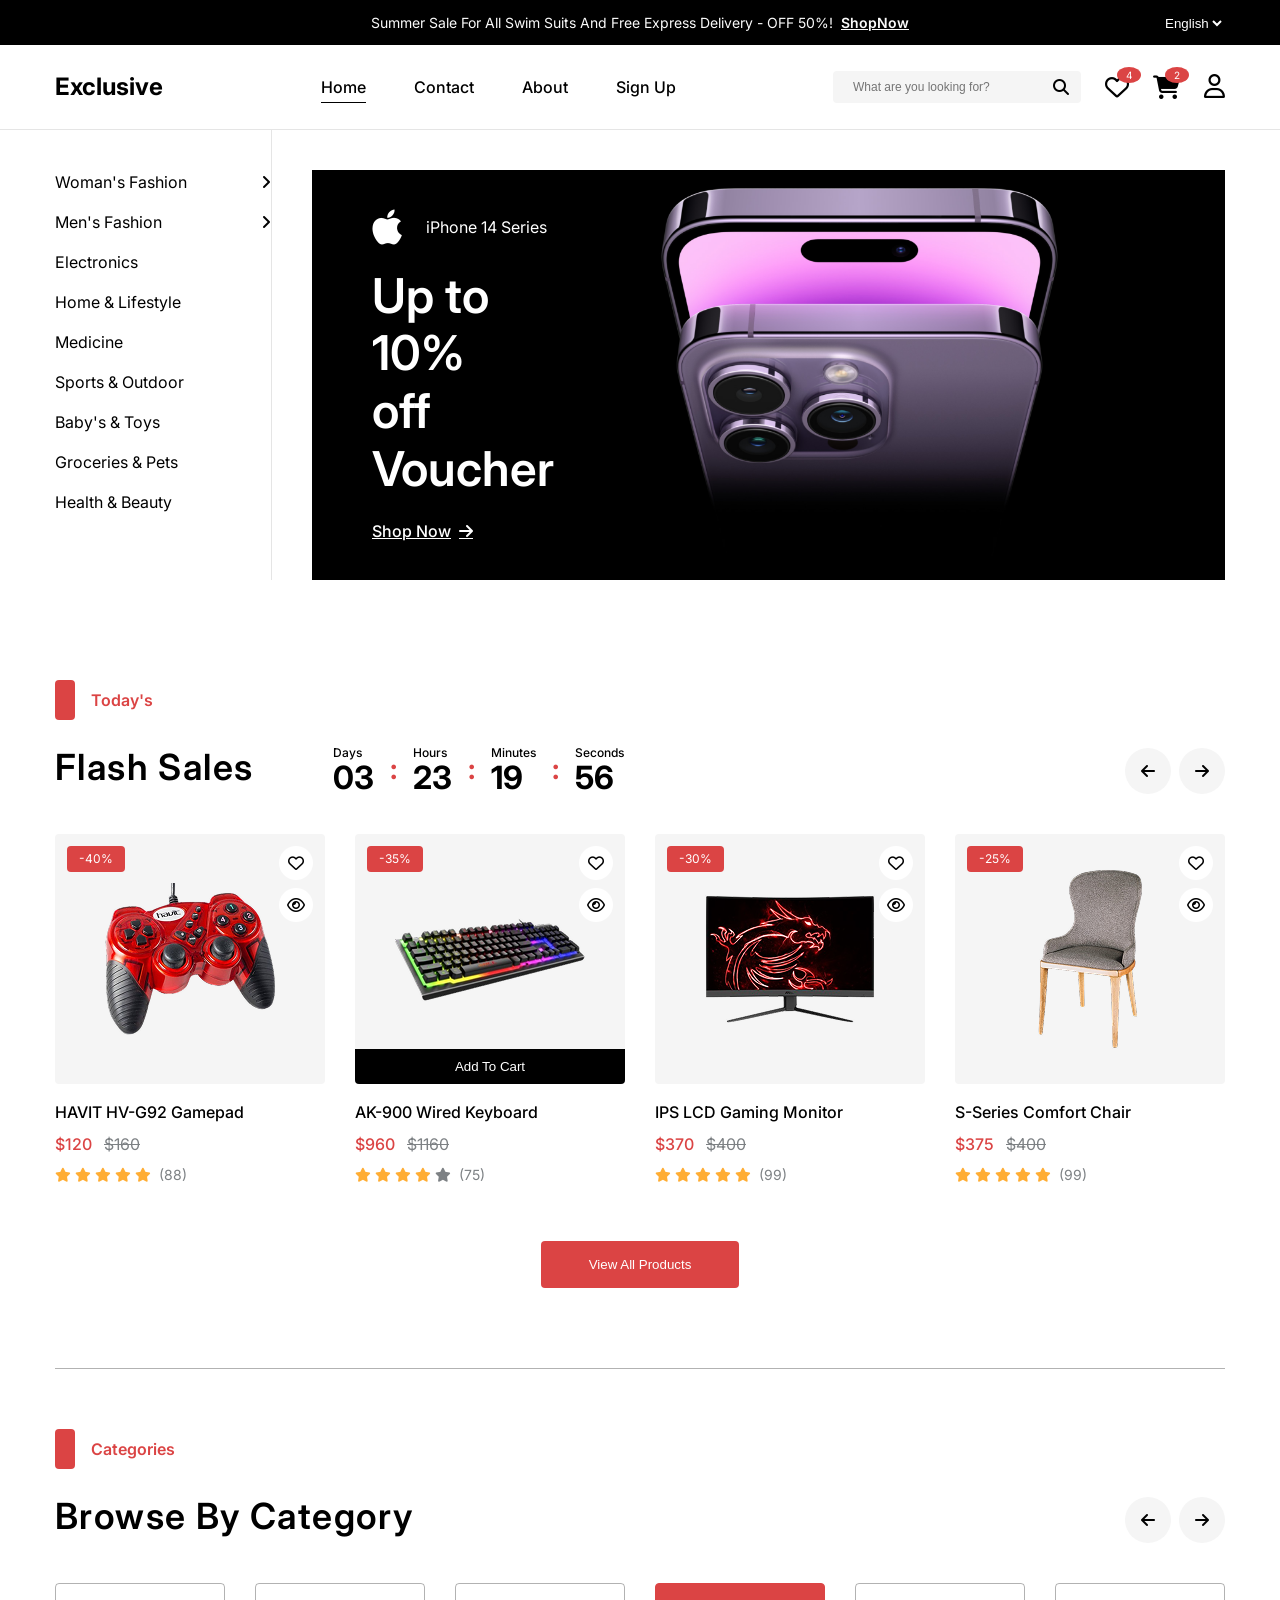
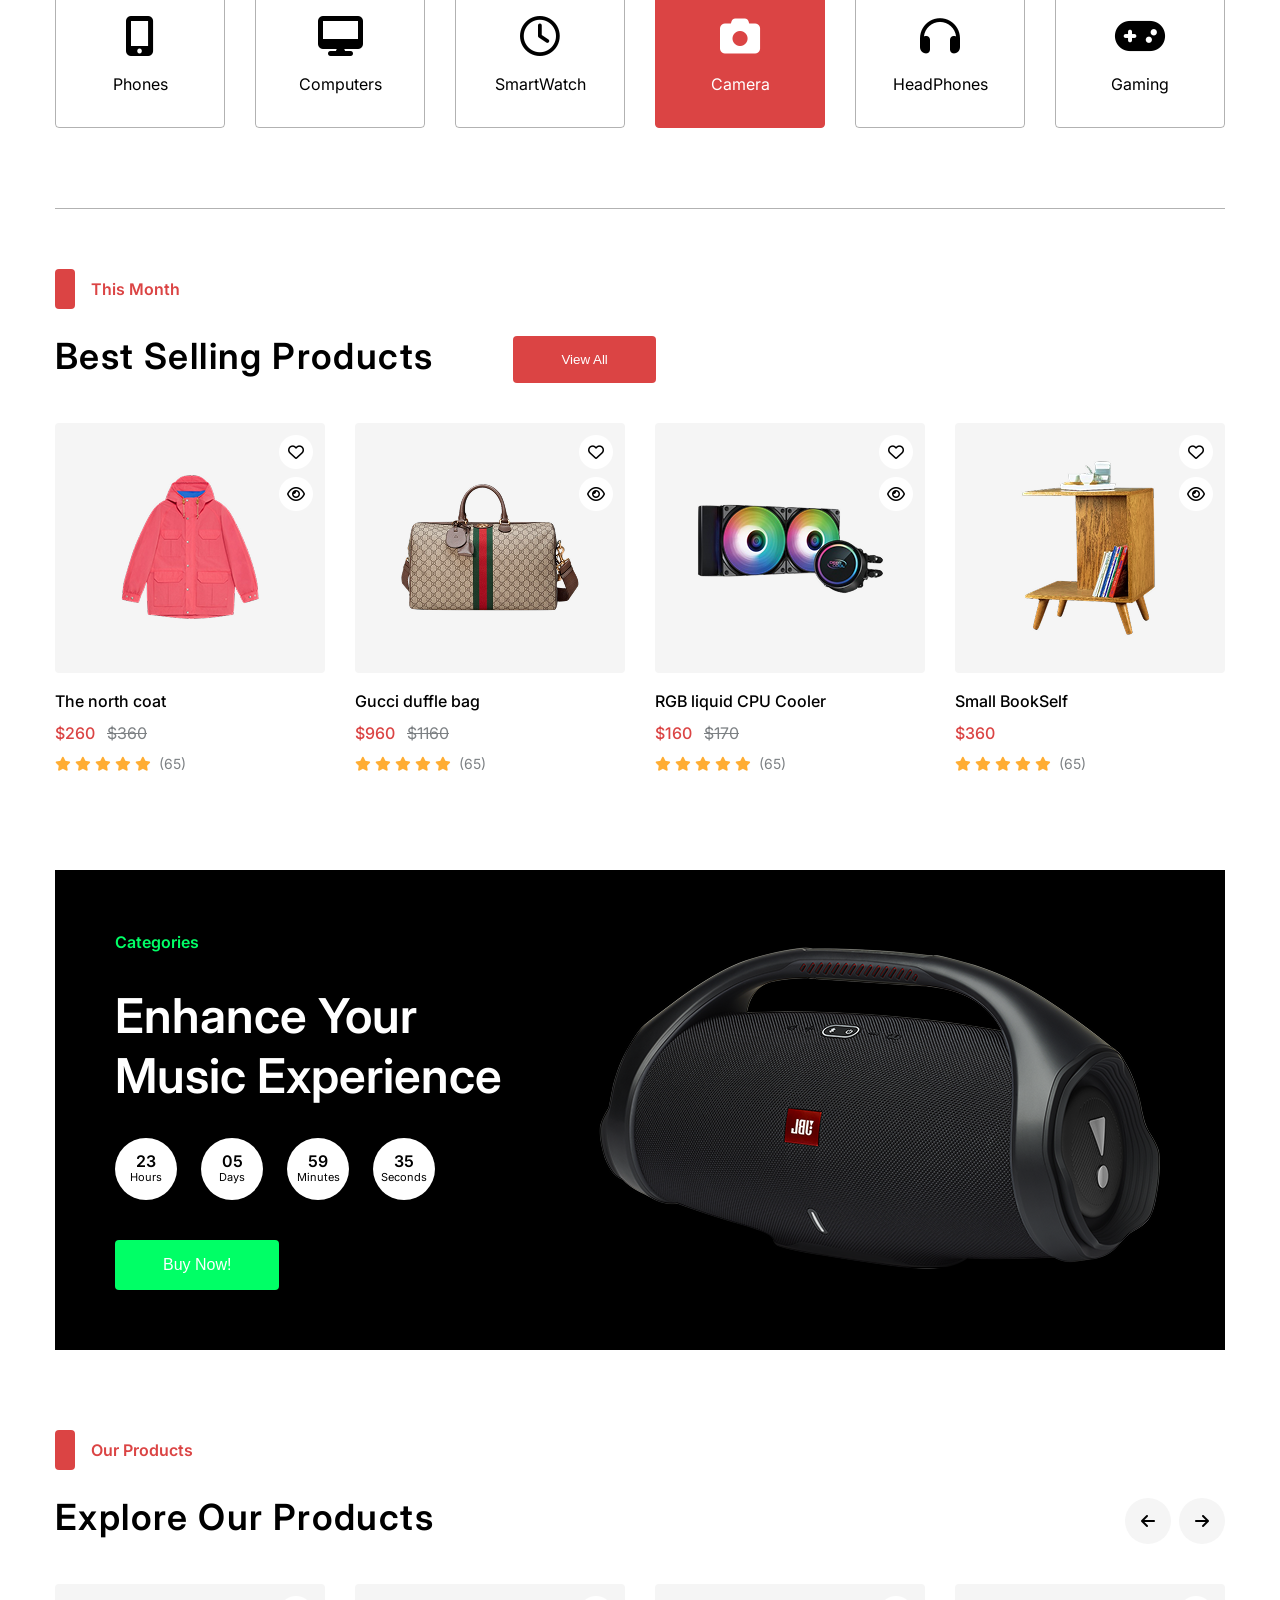
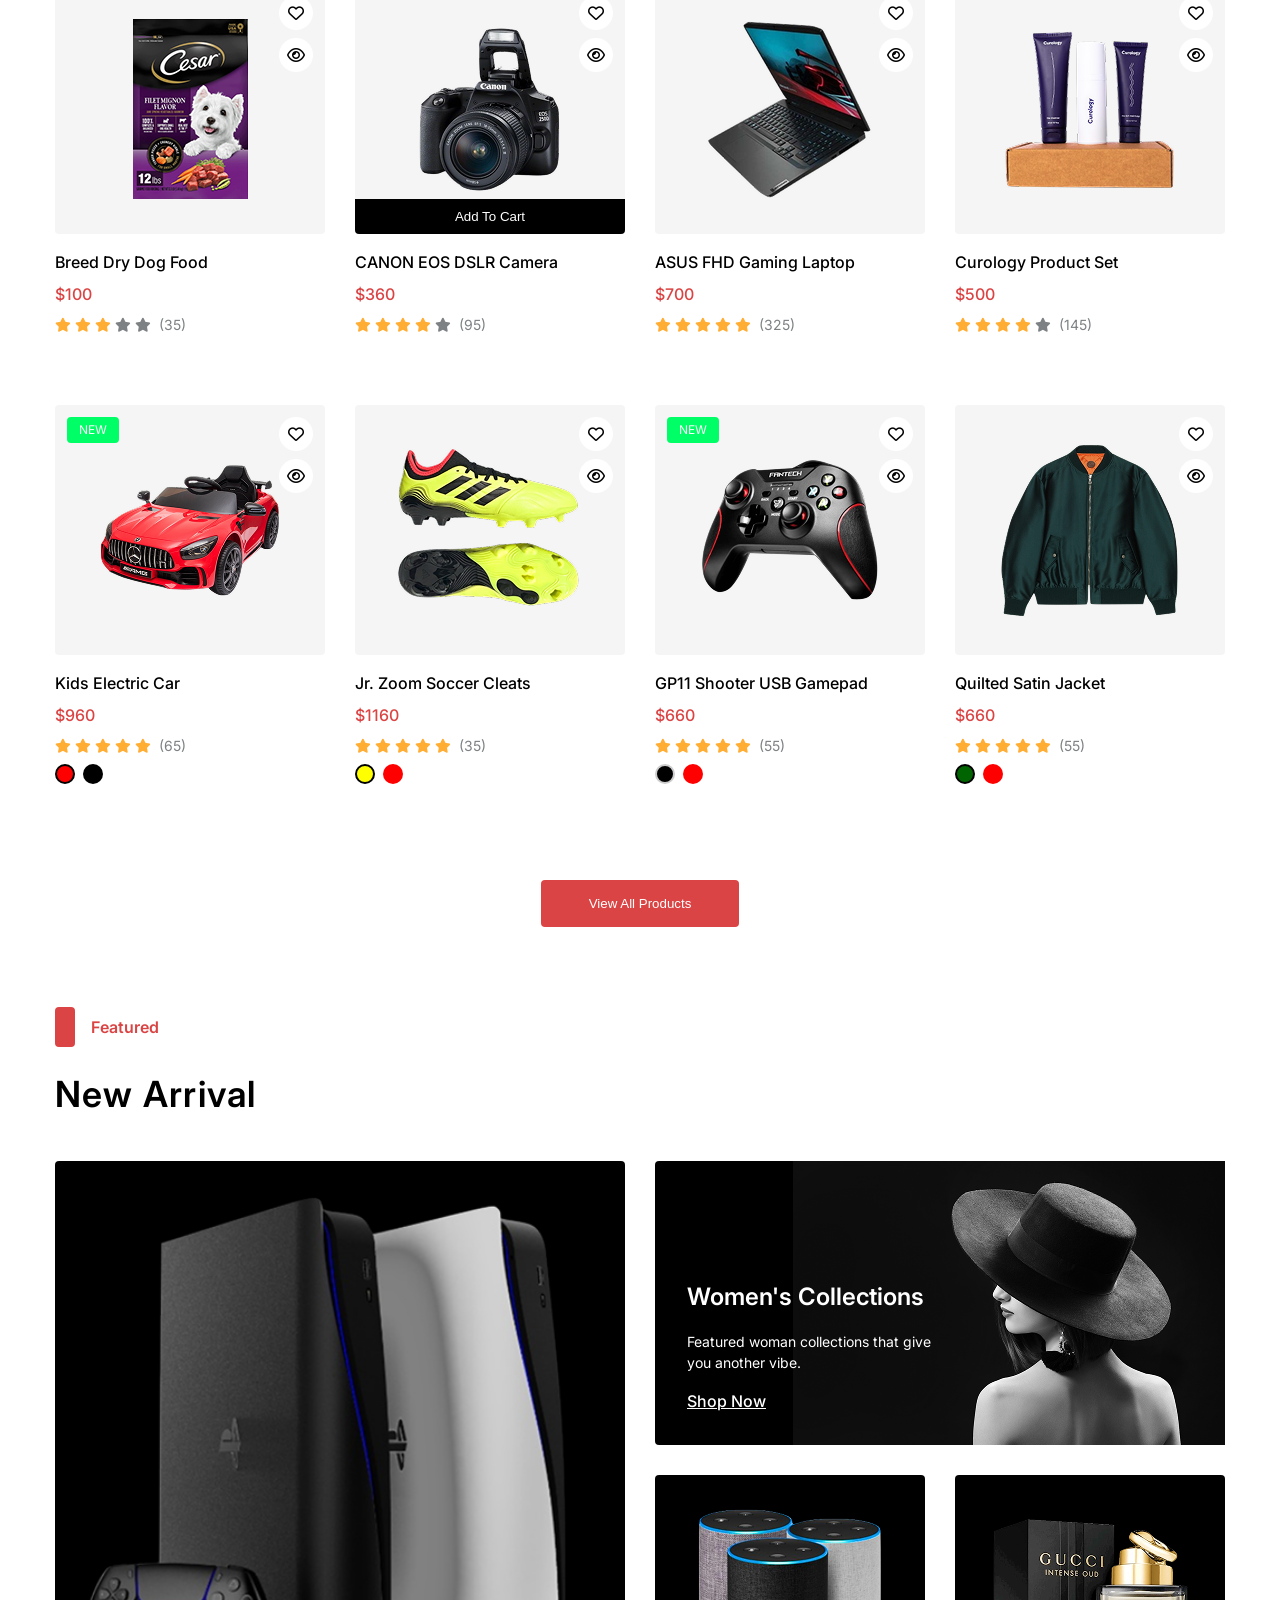
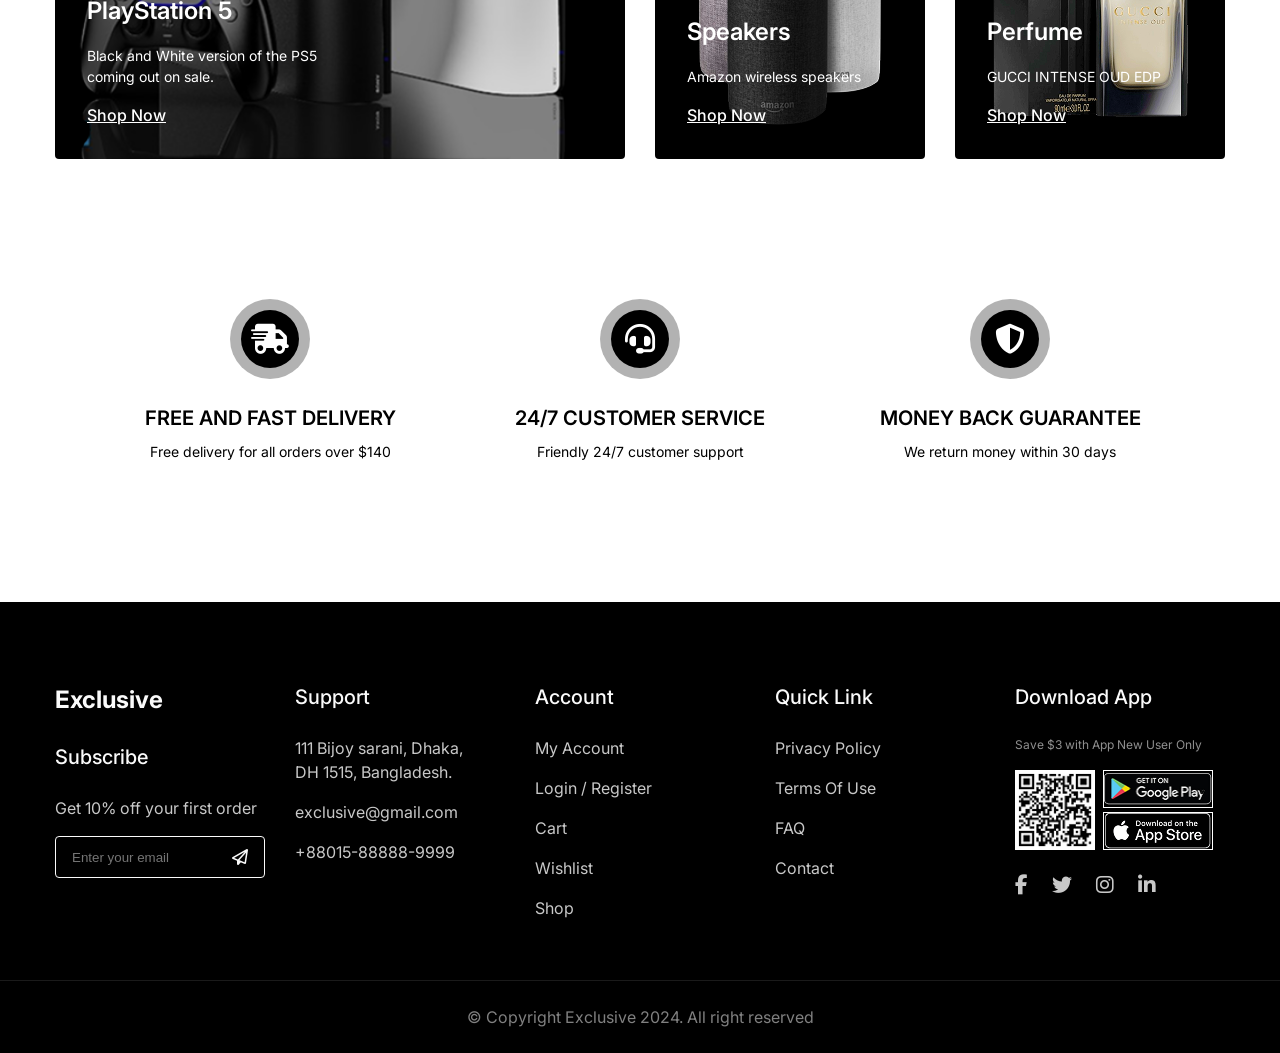
==== pages/index.html @ 6a109671 "Initial commit and fix feature section alignment" ====
﻿<!DOCTYPE html>
<html lang="en">
<head>
    <meta charset="UTF-8">
    <meta name="viewport" content="width=device-width, initial-scale=1.0">
    <title>Exclusive - E-Commerce Homepage</title>
    <meta name="description" content="Exclusive - your one-stop shop for electronics, fashion, and more. Shop now and get free delivery on orders over $140.">
    <meta property="og:title" content="Exclusive - E-Commerce Homepage">
    <meta property="og:description" content="Shop Exclusive for electronics, fashion, home and lifestyle products. Flash sales and free delivery on orders over $140.">
    <link rel="icon" type="image/svg+xml" href="../images/favicon.svg">
    <!-- Google Fonts -->
    <!-- Font Awesome -->
    <!-- Custom CSS -->
    <link rel="stylesheet" href="../css/style.css">
    <link rel="stylesheet" href="../css/home.css">
</head>
<body data-page="home">

    <div id="site-header"></div>

    <main class="container">
        <!-- HERO SECTION -->
        <section class="hero-section" aria-label="Hero section">
            <div class="sidebar">
                <ul>
                    <li><a href="#">Woman's Fashion <i class="fa-solid fa-angle-right" aria-hidden="true"></i></a></li>
                    <li><a href="#">Men's Fashion <i class="fa-solid fa-angle-right" aria-hidden="true"></i></a></li>
                    <li><a href="#">Electronics</a></li>
                    <li><a href="#">Home & Lifestyle</a></li>
                    <li><a href="#">Medicine</a></li>
                    <li><a href="#">Sports & Outdoor</a></li>
                    <li><a href="#">Baby's & Toys</a></li>
                    <li><a href="#">Groceries & Pets</a></li>
                    <li><a href="#">Health & Beauty</a></li>
                </ul>
            </div>
            <div class="hero-banner">
                <div class="hero-banner-content">
                    <div class="apple-logo-text">
                        <i class="fa-brands fa-apple" aria-hidden="true"></i>
                        <span>iPhone 14 Series</span>
                    </div>
                    <h1>Up to 10%<br>off Voucher</h1>
                    <a href="#" class="shop-now-link">Shop Now <i class="fa-solid fa-arrow-right" aria-hidden="true"></i></a>
                </div>
                <div class="hero-banner-image">
                    <img src="../images/iphone14.png" alt="iPhone 14">
                </div>
            </div>
        </section>

        <!-- FLASH SALES -->
        <section class="section flash-sales" aria-label="Flash sales">
            <div class="section-header">
                <div class="section-title-wrap">
                    <span class="section-tag">Today's</span>
                    <h2 class="section-title">Flash Sales</h2>
                </div>
                <div class="countdown">
                    <div class="time-box">
                        <span class="label">Days</span>
                        <span class="value">03</span>
                    </div>
                    <span class="colon">:</span>
                    <div class="time-box">
                        <span class="label">Hours</span>
                        <span class="value">23</span>
                    </div>
                    <span class="colon">:</span>
                    <div class="time-box">
                        <span class="label">Minutes</span>
                        <span class="value">19</span>
                    </div>
                    <span class="colon">:</span>
                    <div class="time-box">
                        <span class="label">Seconds</span>
                        <span class="value">56</span>
                    </div>
                </div>
                <div class="arrows">
                    <i class="fa-solid fa-arrow-left arrow-icon" aria-hidden="true"></i>
                    <i class="fa-solid fa-arrow-right arrow-icon" aria-hidden="true"></i>
                </div>
            </div>
            <div class="product-grid">
                <!-- Product 1 -->
                <div class="product-card">
                    <div class="product-image-wrap">
                        <div class="badge discount">-40%</div>
                        <img src="../images/havithvg92.png" alt="Gamepad">
                        <div class="action-icons">
                            <i class="fa-regular fa-heart" aria-hidden="true"></i>
                            <i class="fa-regular fa-eye" aria-hidden="true"></i>
                        </div>
                    </div>
                    <div class="product-info">
                        <h3 class="product-title">HAVIT HV-G92 Gamepad</h3>
                        <div class="product-price">
                            <span class="price-current">$120</span>
                            <span class="price-old">$160</span>
                        </div>
                        <div class="product-rating" aria-label="Rating: 5 out of 5 stars, 88 reviews">
                            <i class="fa-solid fa-star text-yellow" aria-hidden="true"></i>
                            <i class="fa-solid fa-star text-yellow" aria-hidden="true"></i>
                            <i class="fa-solid fa-star text-yellow" aria-hidden="true"></i>
                            <i class="fa-solid fa-star text-yellow" aria-hidden="true"></i>
                            <i class="fa-solid fa-star text-yellow" aria-hidden="true"></i>
                            <span class="rating-count">(88)</span>
                        </div>
                    </div>
                </div>
                <!-- Product 2 -->
                <div class="product-card">
                    <div class="product-image-wrap">
                        <div class="badge discount">-35%</div>
                        <img src="../images/ak-900-01-500x500 1.png" alt="Keyboard">
                        <div class="action-icons">
                            <i class="fa-regular fa-heart" aria-hidden="true"></i>
                            <i class="fa-regular fa-eye" aria-hidden="true"></i>
                        </div>
                        <button class="add-to-cart-btn" aria-label="Add To Cart AK-900 Wired Keyboard">Add To Cart</button>
                    </div>
                    <div class="product-info">
                        <h3 class="product-title">AK-900 Wired Keyboard</h3>
                        <div class="product-price">
                            <span class="price-current">$960</span>
                            <span class="price-old">$1160</span>
                        </div>
                        <div class="product-rating" aria-label="Rating: 4 out of 5 stars, 75 reviews">
                            <i class="fa-solid fa-star text-yellow" aria-hidden="true"></i>
                            <i class="fa-solid fa-star text-yellow" aria-hidden="true"></i>
                            <i class="fa-solid fa-star text-yellow" aria-hidden="true"></i>
                            <i class="fa-solid fa-star text-yellow" aria-hidden="true"></i>
                            <i class="fa-solid fa-star text-gray" aria-hidden="true"></i>
                            <span class="rating-count">(75)</span>
                        </div>
                    </div>
                </div>
                <!-- Product 3 -->
                <div class="product-card">
                    <div class="product-image-wrap">
                        <div class="badge discount">-30%</div>
                        <img src="../images/g27cq4-500x500 1.png" alt="Monitor">
                        <div class="action-icons">
                            <i class="fa-regular fa-heart" aria-hidden="true"></i>
                            <i class="fa-regular fa-eye" aria-hidden="true"></i>
                        </div>
                    </div>
                    <div class="product-info">
                        <h3 class="product-title">IPS LCD Gaming Monitor</h3>
                        <div class="product-price">
                            <span class="price-current">$370</span>
                            <span class="price-old">$400</span>
                        </div>
                        <div class="product-rating" aria-label="Rating: 5 out of 5 stars, 99 reviews">
                            <i class="fa-solid fa-star text-yellow" aria-hidden="true"></i>
                            <i class="fa-solid fa-star text-yellow" aria-hidden="true"></i>
                            <i class="fa-solid fa-star text-yellow" aria-hidden="true"></i>
                            <i class="fa-solid fa-star text-yellow" aria-hidden="true"></i>
                            <i class="fa-solid fa-star text-yellow" aria-hidden="true"></i>
                            <span class="rating-count">(99)</span>
                        </div>
                    </div>
                </div>
                <!-- Product 4 -->
                <div class="product-card">
                    <div class="product-image-wrap">
                        <div class="badge discount">-25%</div>
                        <img src="../images/chair.png" alt="Chair">
                        <div class="action-icons">
                            <i class="fa-regular fa-heart" aria-hidden="true"></i>
                            <i class="fa-regular fa-eye" aria-hidden="true"></i>
                        </div>
                    </div>
                    <div class="product-info">
                        <h3 class="product-title">S-Series Comfort Chair</h3>
                        <div class="product-price">
                            <span class="price-current">$375</span>
                            <span class="price-old">$400</span>
                        </div>
                        <div class="product-rating" aria-label="Rating: 5 out of 5 stars, 99 reviews">
                            <i class="fa-solid fa-star text-yellow" aria-hidden="true"></i>
                            <i class="fa-solid fa-star text-yellow" aria-hidden="true"></i>
                            <i class="fa-solid fa-star text-yellow" aria-hidden="true"></i>
                            <i class="fa-solid fa-star text-yellow" aria-hidden="true"></i>
                            <i class="fa-solid fa-star text-yellow" aria-hidden="true"></i>
                            <span class="rating-count">(99)</span>
                        </div>
                    </div>
                </div>
            </div>
            <div class="text-center mt-40">
                <button class="btn-primary">View All Products</button>
            </div>
        </section>

        <hr class="section-divider">

        <!-- CATEGORIES -->
        <section class="section categories" aria-label="Categories">
            <div class="section-header">
                <div class="section-title-wrap">
                    <span class="section-tag">Categories</span>
                    <h2 class="section-title">Browse By Category</h2>
                </div>
                <div class="arrows">
                    <i class="fa-solid fa-arrow-left arrow-icon" aria-hidden="true"></i>
                    <i class="fa-solid fa-arrow-right arrow-icon" aria-hidden="true"></i>
                </div>
            </div>
            <div class="category-grid">
                <div class="category-card">
                    <i class="fa-solid fa-mobile-screen-button" aria-hidden="true"></i>
                    <span>Phones</span>
                </div>
                <div class="category-card">
                    <i class="fa-solid fa-desktop" aria-hidden="true"></i>
                    <span>Computers</span>
                </div>
                <div class="category-card">
                    <i class="fa-regular fa-clock" aria-hidden="true"></i>
                    <span>SmartWatch</span>
                </div>
                <div class="category-card active">
                    <i class="fa-solid fa-camera" aria-hidden="true"></i>
                    <span>Camera</span>
                </div>
                <div class="category-card">
                    <i class="fa-solid fa-headphones" aria-hidden="true"></i>
                    <span>HeadPhones</span>
                </div>
                <div class="category-card">
                    <i class="fa-solid fa-gamepad" aria-hidden="true"></i>
                    <span>Gaming</span>
                </div>
            </div>
        </section>

        <hr class="section-divider">

        <!-- BEST SELLING -->
        <section class="section best-selling" aria-label="Best selling products">
            <div class="section-header">
                <div class="section-title-wrap">
                    <span class="section-tag">This Month</span>
                    <h2 class="section-title">Best Selling Products</h2>
                </div>
                <div>
                    <button class="btn-primary">View All</button>
                </div>
            </div>
            <div class="product-grid">
                <!-- Product 1 -->
                <div class="product-card">
                    <div class="product-image-wrap">
                        <img src="../images/thenorthcoat.png" alt="Coat" loading="lazy">
                        <div class="action-icons">
                            <i class="fa-regular fa-heart" aria-hidden="true"></i>
                            <i class="fa-regular fa-eye" aria-hidden="true"></i>
                        </div>
                    </div>
                    <div class="product-info">
                        <h3 class="product-title">The north coat</h3>
                        <div class="product-price">
                            <span class="price-current">$260</span>
                            <span class="price-old">$360</span>
                        </div>
                        <div class="product-rating" aria-label="Rating: 5 out of 5 stars, 65 reviews">
                            <i class="fa-solid fa-star text-yellow" aria-hidden="true"></i>
                            <i class="fa-solid fa-star text-yellow" aria-hidden="true"></i>
                            <i class="fa-solid fa-star text-yellow" aria-hidden="true"></i>
                            <i class="fa-solid fa-star text-yellow" aria-hidden="true"></i>
                            <i class="fa-solid fa-star text-yellow" aria-hidden="true"></i>
                            <span class="rating-count">(65)</span>
                        </div>
                    </div>
                </div>
                <!-- Product 2 -->
                <div class="product-card">
                    <div class="product-image-wrap">
                        <img src="../images/547953_9C2ST_8746_001_082_0000_Light-Gucci-Savoy-medium-duffle-bag 1.png" alt="Bag" loading="lazy">
                        <div class="action-icons">
                            <i class="fa-regular fa-heart" aria-hidden="true"></i>
                            <i class="fa-regular fa-eye" aria-hidden="true"></i>
                        </div>
                    </div>
                    <div class="product-info">
                        <h3 class="product-title">Gucci duffle bag</h3>
                        <div class="product-price">
                            <span class="price-current">$960</span>
                            <span class="price-old">$1160</span>
                        </div>
                        <div class="product-rating" aria-label="Rating: 5 out of 5 stars, 65 reviews">
                            <i class="fa-solid fa-star text-yellow" aria-hidden="true"></i>
                            <i class="fa-solid fa-star text-yellow" aria-hidden="true"></i>
                            <i class="fa-solid fa-star text-yellow" aria-hidden="true"></i>
                            <i class="fa-solid fa-star text-yellow" aria-hidden="true"></i>
                            <i class="fa-solid fa-star text-half-stroke text-yellow" aria-hidden="true"></i>
                            <span class="rating-count">(65)</span>
                        </div>
                    </div>
                </div>
                <!-- Product 3 -->
                <div class="product-card">
                    <div class="product-image-wrap">
                        <img src="../images/rgbliquid.png" alt="Cooler" loading="lazy">
                        <div class="action-icons">
                            <i class="fa-regular fa-heart" aria-hidden="true"></i>
                            <i class="fa-regular fa-eye" aria-hidden="true"></i>
                        </div>
                    </div>
                    <div class="product-info">
                        <h3 class="product-title">RGB liquid CPU Cooler</h3>
                        <div class="product-price">
                            <span class="price-current">$160</span>
                            <span class="price-old">$170</span>
                        </div>
                        <div class="product-rating" aria-label="Rating: 5 out of 5 stars, 65 reviews">
                            <i class="fa-solid fa-star text-yellow" aria-hidden="true"></i>
                            <i class="fa-solid fa-star text-yellow" aria-hidden="true"></i>
                            <i class="fa-solid fa-star text-yellow" aria-hidden="true"></i>
                            <i class="fa-solid fa-star text-yellow" aria-hidden="true"></i>
                            <i class="fa-solid fa-star text-half-stroke text-yellow" aria-hidden="true"></i>
                            <span class="rating-count">(65)</span>
                        </div>
                    </div>
                </div>
                <!-- Product 4 -->
                <div class="product-card">
                    <div class="product-image-wrap">
                        <img src="../images/smallbookshell.png" alt="BookShelf" loading="lazy">
                        <div class="action-icons">
                            <i class="fa-regular fa-heart" aria-hidden="true"></i>
                            <i class="fa-regular fa-eye" aria-hidden="true"></i>
                        </div>
                    </div>
                    <div class="product-info">
                        <h3 class="product-title">Small BookSelf</h3>
                        <div class="product-price">
                            <span class="price-current">$360</span>
                        </div>
                        <div class="product-rating" aria-label="Rating: 5 out of 5 stars, 65 reviews">
                            <i class="fa-solid fa-star text-yellow" aria-hidden="true"></i>
                            <i class="fa-solid fa-star text-yellow" aria-hidden="true"></i>
                            <i class="fa-solid fa-star text-yellow" aria-hidden="true"></i>
                            <i class="fa-solid fa-star text-yellow" aria-hidden="true"></i>
                            <i class="fa-solid fa-star text-yellow" aria-hidden="true"></i>
                            <span class="rating-count">(65)</span>
                        </div>
                    </div>
                </div>
            </div>
        </section>

        <!-- BANNER -->
        <section class="music-banner" aria-label="Music experience banner">
            <div class="music-banner-content">
                <span class="music-category">Categories</span>
                <h2>Enhance Your<br>Music Experience</h2>
                <div class="music-timer">
                    <div class="circle-time"><span>23</span>Hours</div>
                    <div class="circle-time"><span>05</span>Days</div>
                    <div class="circle-time"><span>59</span>Minutes</div>
                    <div class="circle-time"><span>35</span>Seconds</div>
                </div>
                <button class="btn-buy-now">Buy Now!</button>
            </div>
            <div class="music-banner-image">
                <img src="../images/JBL_BOOMBOX_2_HERO_020_x1 (1) 1.png" alt="Speaker" loading="lazy">
            </div>
        </section>

        <!-- EXPLORE OUR PRODUCTS -->
        <section class="section explore-products" aria-label="Explore our products">
            <div class="section-header">
                <div class="section-title-wrap">
                    <span class="section-tag">Our Products</span>
                    <h2 class="section-title">Explore Our Products</h2>
                </div>
                <div class="arrows">
                    <i class="fa-solid fa-arrow-left arrow-icon" aria-hidden="true"></i>
                    <i class="fa-solid fa-arrow-right arrow-icon" aria-hidden="true"></i>
                </div>
            </div>
            <div class="product-grid explore-grid">
                <!-- Product 1 -->
                <div class="product-card">
                    <div class="product-image-wrap">
                        <img src="../images/breeddrydogfood.png" alt="Dog Food" loading="lazy">
                        <div class="action-icons">
                            <i class="fa-regular fa-heart" aria-hidden="true"></i>
                            <i class="fa-regular fa-eye" aria-hidden="true"></i>
                        </div>
                    </div>
                    <div class="product-info">
                        <h3 class="product-title">Breed Dry Dog Food</h3>
                        <div class="product-price">
                            <span class="price-current">$100</span>
                        </div>
                        <div class="product-rating" aria-label="Rating: 3 out of 5 stars, 35 reviews">
                            <i class="fa-solid fa-star text-yellow" aria-hidden="true"></i>
                            <i class="fa-solid fa-star text-yellow" aria-hidden="true"></i>
                            <i class="fa-solid fa-star text-yellow" aria-hidden="true"></i>
                            <i class="fa-solid fa-star text-gray" aria-hidden="true"></i>
                            <i class="fa-solid fa-star text-gray" aria-hidden="true"></i>
                            <span class="rating-count">(35)</span>
                        </div>
                    </div>
                </div>
                <!-- Product 2 -->
                <div class="product-card">
                    <div class="product-image-wrap">
                        <img src="../images/canoneos.png" alt="DSLR" loading="lazy">
                        <div class="action-icons">
                            <i class="fa-regular fa-heart" aria-hidden="true"></i>
                            <i class="fa-regular fa-eye" aria-hidden="true"></i>
                        </div>
                        <button class="add-to-cart-btn" aria-label="Add To Cart CANON EOS DSLR Camera">Add To Cart</button>
                    </div>
                    <div class="product-info">
                        <h3 class="product-title">CANON EOS DSLR Camera</h3>
                        <div class="product-price">
                            <span class="price-current">$360</span>
                        </div>
                        <div class="product-rating" aria-label="Rating: 4 out of 5 stars, 95 reviews">
                            <i class="fa-solid fa-star text-yellow" aria-hidden="true"></i>
                            <i class="fa-solid fa-star text-yellow" aria-hidden="true"></i>
                            <i class="fa-solid fa-star text-yellow" aria-hidden="true"></i>
                            <i class="fa-solid fa-star text-yellow" aria-hidden="true"></i>
                            <i class="fa-solid fa-star text-gray" aria-hidden="true"></i>
                            <span class="rating-count">(95)</span>
                        </div>
                    </div>
                </div>
                <!-- Product 3 -->
                <div class="product-card">
                    <div class="product-image-wrap">
                        <img src="../images/ideapad-gaming-3i-01-500x500 1.png" alt="Laptop" loading="lazy">
                        <div class="action-icons">
                            <i class="fa-regular fa-heart" aria-hidden="true"></i>
                            <i class="fa-regular fa-eye" aria-hidden="true"></i>
                        </div>
                    </div>
                    <div class="product-info">
                        <h3 class="product-title">ASUS FHD Gaming Laptop</h3>
                        <div class="product-price">
                            <span class="price-current">$700</span>
                        </div>
                        <div class="product-rating" aria-label="Rating: 5 out of 5 stars, 325 reviews">
                            <i class="fa-solid fa-star text-yellow" aria-hidden="true"></i>
                            <i class="fa-solid fa-star text-yellow" aria-hidden="true"></i>
                            <i class="fa-solid fa-star text-yellow" aria-hidden="true"></i>
                            <i class="fa-solid fa-star text-yellow" aria-hidden="true"></i>
                            <i class="fa-solid fa-star text-yellow" aria-hidden="true"></i>
                            <span class="rating-count">(325)</span>
                        </div>
                    </div>
                </div>
                <!-- Product 4 -->
                <div class="product-card">
                    <div class="product-image-wrap">
                        <img src="../images/curology.png" alt="Curology" loading="lazy">
                        <div class="action-icons">
                            <i class="fa-regular fa-heart" aria-hidden="true"></i>
                            <i class="fa-regular fa-eye" aria-hidden="true"></i>
                        </div>
                    </div>
                    <div class="product-info">
                        <h3 class="product-title">Curology Product Set</h3>
                        <div class="product-price">
                            <span class="price-current">$500</span>
                        </div>
                        <div class="product-rating" aria-label="Rating: 4 out of 5 stars, 145 reviews">
                            <i class="fa-solid fa-star text-yellow" aria-hidden="true"></i>
                            <i class="fa-solid fa-star text-yellow" aria-hidden="true"></i>
                            <i class="fa-solid fa-star text-yellow" aria-hidden="true"></i>
                            <i class="fa-solid fa-star text-yellow" aria-hidden="true"></i>
                            <i class="fa-solid fa-star text-gray" aria-hidden="true"></i>
                            <span class="rating-count">(145)</span>
                        </div>
                    </div>
                </div>
                <!-- Product 5 -->
                <div class="product-card">
                    <div class="product-image-wrap">
                        <div class="badge new-badge">NEW</div>
                        <img src="../images/New-Mercedes-Benz-Gtr-Licensed-Ride-on-Car-Kids-Electric-Toy-Car 1.png" alt="Car" loading="lazy">
                        <div class="action-icons">
                            <i class="fa-regular fa-heart" aria-hidden="true"></i>
                            <i class="fa-regular fa-eye" aria-hidden="true"></i>
                        </div>
                    </div>
                    <div class="product-info">
                        <h3 class="product-title">Kids Electric Car</h3>
                        <div class="product-price">
                            <span class="price-current">$960</span>
                        </div>
                        <div class="product-rating" aria-label="Rating: 5 out of 5 stars, 65 reviews">
                            <i class="fa-solid fa-star text-yellow" aria-hidden="true"></i>
                            <i class="fa-solid fa-star text-yellow" aria-hidden="true"></i>
                            <i class="fa-solid fa-star text-yellow" aria-hidden="true"></i>
                            <i class="fa-solid fa-star text-yellow" aria-hidden="true"></i>
                            <i class="fa-solid fa-star text-yellow" aria-hidden="true"></i>
                            <span class="rating-count">(65)</span>
                        </div>
                        <div class="color-options">
                            <span class="color-circle" style="background: red; border: 2px solid black;"></span>
                            <span class="color-circle" style="background: black;"></span>
                        </div>
                    </div>
                </div>
                <!-- Product 6 -->
                <div class="product-card">
                    <div class="product-image-wrap">
                        <img src="../images/jrzoomsoccer.png" alt="Cleats" loading="lazy">
                        <div class="action-icons">
                            <i class="fa-regular fa-heart" aria-hidden="true"></i>
                            <i class="fa-regular fa-eye" aria-hidden="true"></i>
                        </div>
                    </div>
                    <div class="product-info">
                        <h3 class="product-title">Jr. Zoom Soccer Cleats</h3>
                        <div class="product-price">
                            <span class="price-current">$1160</span>
                        </div>
                        <div class="product-rating" aria-label="Rating: 5 out of 5 stars, 35 reviews">
                            <i class="fa-solid fa-star text-yellow" aria-hidden="true"></i>
                            <i class="fa-solid fa-star text-yellow" aria-hidden="true"></i>
                            <i class="fa-solid fa-star text-yellow" aria-hidden="true"></i>
                            <i class="fa-solid fa-star text-yellow" aria-hidden="true"></i>
                            <i class="fa-solid fa-star text-yellow" aria-hidden="true"></i>
                            <span class="rating-count">(35)</span>
                        </div>
                        <div class="color-options">
                            <span class="color-circle" style="background: yellow; border: 2px solid black;"></span>
                            <span class="color-circle" style="background: red;"></span>
                        </div>
                    </div>
                </div>
                <!-- Product 7 -->
                <div class="product-card">
                    <a href="product_details.html" style="display: block; color: inherit; text-decoration: none;">
                    <div class="product-image-wrap">
                        <div class="badge new-badge">NEW</div>
                        <img src="../images/GP11_PRD3 1.png" alt="Gamepad" loading="lazy">
                        <div class="action-icons">
                            <i class="fa-regular fa-heart" aria-hidden="true"></i>
                            <i class="fa-regular fa-eye" aria-hidden="true"></i>
                        </div>
                    </div>
                    <div class="product-info">
                        <h3 class="product-title">GP11 Shooter USB Gamepad</h3>
                        <div class="product-price">
                            <span class="price-current">$660</span>
                        </div>
                        <div class="product-rating" aria-label="Rating: 5 out of 5 stars, 55 reviews">
                            <i class="fa-solid fa-star text-yellow" aria-hidden="true"></i>
                            <i class="fa-solid fa-star text-yellow" aria-hidden="true"></i>
                            <i class="fa-solid fa-star text-yellow" aria-hidden="true"></i>
                            <i class="fa-solid fa-star text-yellow" aria-hidden="true"></i>
                            <i class="fa-solid fa-star text-yellow" aria-hidden="true"></i>
                            <span class="rating-count">(55)</span>
                        </div>
                        <div class="color-options">
                            <span class="color-circle" style="background: black; border: 2px solid #ccc;"></span>
                            <span class="color-circle" style="background: red;"></span>
                        </div>
                    </div>
                    </a>
                </div>
                <!-- Product 8 -->
                <div class="product-card">
                    <div class="product-image-wrap">
                        <img src="../images/quittedsatinjacket.png" alt="Jacket" loading="lazy">
                        <div class="action-icons">
                            <i class="fa-regular fa-heart" aria-hidden="true"></i>
                            <i class="fa-regular fa-eye" aria-hidden="true"></i>
                        </div>
                    </div>
                    <div class="product-info">
                        <h3 class="product-title">Quilted Satin Jacket</h3>
                        <div class="product-price">
                            <span class="price-current">$660</span>
                        </div>
                        <div class="product-rating" aria-label="Rating: 5 out of 5 stars, 55 reviews">
                            <i class="fa-solid fa-star text-yellow" aria-hidden="true"></i>
                            <i class="fa-solid fa-star text-yellow" aria-hidden="true"></i>
                            <i class="fa-solid fa-star text-yellow" aria-hidden="true"></i>
                            <i class="fa-solid fa-star text-yellow" aria-hidden="true"></i>
                            <i class="fa-solid fa-star text-yellow" aria-hidden="true"></i>
                            <span class="rating-count">(55)</span>
                        </div>
                        <div class="color-options">
                            <span class="color-circle" style="background: darkgreen; border: 2px solid black;"></span>
                            <span class="color-circle" style="background: red;"></span>
                        </div>
                    </div>
                </div>
            </div>
            <div class="text-center mt-40">
                <button class="btn-primary">View All Products</button>
            </div>
        </section>

        <!-- NEW ARRIVAL -->
        <section class="section new-arrival" aria-label="New arrivals">
            <div class="section-header">
                <div class="section-title-wrap">
                    <span class="section-tag">Featured</span>
                    <h2 class="section-title">New Arrival</h2>
                </div>
            </div>
            <div class="new-arrival-grid">
                <div class="na-large">
                    <img src="../images/playstation5.png" alt="PS5" loading="lazy">
                    <div class="na-content">
                        <h3>PlayStation 5</h3>
                        <p>Black and White version of the PS5 coming out on sale.</p>
                        <a href="#">Shop Now</a>
                    </div>
                </div>
                <div class="na-small-container">
                    <div class="na-wide">
                        <img src="../images/attractive-woman-wearing-hat-posing-black-background 1.png" alt="Women's Collections" loading="lazy">
                        <div class="na-content">
                            <h3>Women's Collections</h3>
                            <p>Featured woman collections that give you another vibe.</p>
                            <a href="#">Shop Now</a>
                        </div>
                    </div>
                    <div class="na-split">
                        <div class="na-box">
                            <img src="../images/69-694768_amazon-echo-png-clipart-transparent-amazon-echo-png 1.png" alt="Speakers" loading="lazy">
                            <div class="na-content">
                                <h3>Speakers</h3>
                                <p>Amazon wireless speakers</p>
                                <a href="#">Shop Now</a>
                            </div>
                        </div>
                        <div class="na-box">
                            <img src="../images/652e82cd70aa6522dd785109a455904c.png" alt="Perfume" loading="lazy">
                            <div class="na-content">
                                <h3>Perfume</h3>
                                <p>GUCCI INTENSE OUD EDP</p>
                                <a href="#">Shop Now</a>
                            </div>
                        </div>
                    </div>
                </div>
            </div>
        </section>

        <!-- FEATURES -->
        <section class="features-section">
            <div class="feature-item">
                <div class="feature-icon-outer">
                    <div class="feature-icon-inner"><i class="fa-solid fa-truck-fast" aria-hidden="true"></i></div>
                </div>
                <h3>FREE AND FAST DELIVERY</h3>
                <p>Free delivery for all orders over $140</p>
            </div>
            <div class="feature-item">
                <div class="feature-icon-outer">
                    <div class="feature-icon-inner"><i class="fa-solid fa-headset" aria-hidden="true"></i></div>
                </div>
                <h3>24/7 CUSTOMER SERVICE</h3>
                <p>Friendly 24/7 customer support</p>
            </div>
            <div class="feature-item">
                <div class="feature-icon-outer">
                    <div class="feature-icon-inner"><i class="fa-solid fa-shield-halved" aria-hidden="true"></i></div>
                </div>
                <h3>MONEY BACK GUARANTEE</h3>
                <p>We return money within 30 days</p>
            </div>
        </section>
    </main>

    <div id="site-footer"></div>
    <script src="../assets/main.js"></script>
</body>
</html>
---- css/style.css ----
@import url('https://fonts.googleapis.com/css2?family=Inter:wght@400;500;600;700&display=swap');
@import url('https://cdnjs.cloudflare.com/ajax/libs/font-awesome/6.4.0/css/all.min.css');

:root {
  --primary-color: #DB4444;
  --text-color: #000000;
  --text-color-light: #7D8184;
  --bg-color: #FFFFFF;
  --bg-secondary: #F5F5F5;
  --font-family: 'Inter', sans-serif;
}

* {
  margin: 0;
  padding: 0;
  box-sizing: border-box;
}

body {
  font-family: var(--font-family);
  color: var(--text-color);
  background-color: var(--bg-color);
  line-height: 1.5;
}

a {
  text-decoration: none;
  color: inherit;
}

ul {
  list-style: none;
}

img {
  max-width: 100%;
  height: auto;
}

.container {
  max-width: 1200px;
  margin: 0 auto;
  padding: 0 15px;
}

/* ========== UTILITY CLASSES ========== */
.mt-24 { margin-top: 24px; }
.mt-40 { margin-top: 40px; }
.mt-60 { margin-top: 60px; }
.mt-80 { margin-top: 80px; }
.mt-140 { margin-top: 140px; }
.mb-140 { margin-bottom: 140px; }
.text-center { text-align: center; }

/* Screen reader only - accessible hiding */
.sr-only {
  position: absolute;
  width: 1px;
  height: 1px;
  padding: 0;
  margin: -1px;
  overflow: hidden;
  clip: rect(0, 0, 0, 0);
  white-space: nowrap;
  border: 0;
}

/* ========== BREADCRUMB ========== */
.breadcrumb {
  margin-bottom: 80px;
  color: var(--text-color-light);
  font-size: 14px;
}

.breadcrumb a {
  color: var(--text-color-light);
}

.breadcrumb a:hover {
  color: var(--text-color);
}

.breadcrumb span {
  color: var(--text-color);
}

/* ========== BUTTONS ========== */
.btn-primary {
  background-color: var(--primary-color);
  color: white;
  padding: 16px 48px;
  border: none;
  border-radius: 4px;
  font-weight: 500;
  cursor: pointer;
  transition: opacity 0.3s;
}

.btn-primary:hover {
  opacity: 0.9;
}

.btn-outline {
  padding: 16px 48px;
  background: transparent;
  border: 1px solid rgba(0,0,0,0.5);
  border-radius: 4px;
  font-weight: 500;
  cursor: pointer;
  transition: background 0.3s, color 0.3s;
}

.btn-outline:hover {
  background: black;
  color: white;
}

/* ========== TOP BANNER ========== */
.top-banner {
  background-color: #000000;
  color: #FAFAFA;
  font-size: 14px;
  padding: 12px 0;
  display: flex;
  justify-content: space-between;
  align-items: center;
}

.top-banner .container {
  display: flex;
  justify-content: flex-end;
  align-items: center;
  position: relative;
  width: 100%;
}

.top-banner-text {
  position: absolute;
  left: 50%;
  transform: translateX(-50%);
  display: flex;
  gap: 8px;
}

.top-banner-text a {
  font-weight: 600;
  text-decoration: underline;
}

.language-selector select {
  background: transparent;
  color: white;
  border: none;
  cursor: pointer;
  outline: none;
}

/* ========== HEADER ========== */
.header {
  padding: 24px 0;
  border-bottom: 1px solid #E5E5E5;
}

.header .container {
  display: flex;
  justify-content: space-between;
  align-items: center;
}

.logo {
  font-size: 24px;
  font-weight: bold;
}

.nav-links {
  display: flex;
  gap: 48px;
}

.nav-links a {
  font-weight: 500;
  position: relative;
}

.nav-links a.active::after,
.nav-links a:hover::after {
  content: '';
  position: absolute;
  bottom: -4px;
  left: 0;
  width: 100%;
  height: 1px;
  background-color: black;
}

.header-right {
  display: flex;
  align-items: center;
  gap: 24px;
}

.search-box {
  display: flex;
  align-items: center;
  background-color: var(--bg-secondary);
  padding: 8px 12px 8px 20px;
  border-radius: 4px;
}

.search-box input {
  border: none;
  background: transparent;
  outline: none;
  font-size: 12px;
  width: 200px;
}

.search-box i {
  color: black;
  cursor: pointer;
}

.header-icons {
  display: flex;
  gap: 24px;
  align-items: center;
  font-size: 24px;
}

.header-icons > a {
  color: black;
  text-decoration: none;
  display: flex;
}

.header-icons i {
  cursor: pointer;
}

/* User Dropdown */
.user-dropdown-wrap {
  position: relative;
  display: flex;
  align-items: center;
  justify-content: center;
  cursor: pointer;
}

.user-dropdown-wrap > a,
.user-dropdown-wrap > i {
  color: black;
  text-decoration: none;
}

.user-icon-active {
  width: 32px;
  height: 32px;
  background-color: var(--primary-color);
  color: white;
  border-radius: 50%;
  display: flex;
  align-items: center;
  justify-content: center;
  font-size: 16px;
}

.user-dropdown {
  position: absolute;
  top: 100%;
  right: 0;
  width: 225px;
  background: rgba(0, 0, 0, 0.6);
  backdrop-filter: blur(15px);
  border-radius: 4px;
  padding: 16px 20px;
  display: flex;
  flex-direction: column;
  gap: 16px;
  visibility: hidden;
  opacity: 0;
  transition: 0.3s;
  z-index: 100;
  margin-top: 12px;
}

.user-dropdown-wrap:hover .user-dropdown {
  visibility: visible;
  opacity: 1;
}

.user-dropdown a {
  display: flex;
  align-items: center;
  gap: 16px;
  color: white;
  text-decoration: none;
  font-size: 14px;
}

.user-dropdown a:hover {
  opacity: 0.8;
}

.user-dropdown a i {
  font-size: 18px;
  width: 24px;
  text-align: center;
}

/* Icon Badge */
.icon-badge-wrap {
  position: relative;
  display: inline-flex;
  align-items: center;
  justify-content: center;
}

.icon-badge-wrap .badge {
  position: absolute;
  top: -8px;
  right: -8px;
  background: var(--primary-color);
  color: white;
  font-size: 10px;
  border-radius: 50%;
  width: 16px;
  height: 16px;
  display: flex;
  align-items: center;
  justify-content: center;
}

/* ========== SECTION SHARED ========== */
.section {
  margin-bottom: 80px;
}

.section-header {
  display: flex;
  align-items: flex-end;
  gap: 80px;
  margin-bottom: 40px;
}

.section-title-wrap {
  display: flex;
  flex-direction: column;
  gap: 20px;
}

.section-tag {
  color: var(--primary-color);
  font-weight: 600;
  display: flex;
  align-items: center;
  gap: 16px;
}

.section-tag::before {
  content: '';
  display: inline-block;
  width: 20px;
  height: 40px;
  background-color: var(--primary-color);
  border-radius: 4px;
}

.section-title {
  font-size: 36px;
  font-weight: 600;
  letter-spacing: 1.4px;
}

.section-divider {
  border: none;
  border-top: 1px solid rgba(0, 0, 0, 0.3);
  margin: 60px 0;
}

.arrows {
  margin-left: auto;
  display: flex;
  gap: 8px;
}

.arrow-icon {
  width: 46px;
  height: 46px;
  background-color: var(--bg-secondary);
  border-radius: 50%;
  display: flex;
  align-items: center;
  justify-content: center;
  cursor: pointer;
}

/* ========== FEATURES SECTION ========== */
.features-section {
  display: flex;
  justify-content: center;
  gap: 90px;
  margin-top: 140px;
  margin-bottom: 140px;
}

.feature-item {
  flex: none;
  width: 280px;
  display: flex;
  flex-direction: column;
  align-items: center;
  text-align: center;
}

.feature-icon-outer {
  width: 80px;
  height: 80px;
  background: rgba(0,0,0,0.3);
  border-radius: 50%;
  display: flex;
  align-items: center;
  justify-content: center;
  margin-bottom: 24px;
}

.feature-icon-inner {
  width: 58px;
  height: 58px;
  background: black;
  color: white;
  border-radius: 50%;
  display: flex;
  align-items: center;
  justify-content: center;
  font-size: 30px;
}

.feature-item h3 {
  font-size: 20px;
  font-weight: 600;
  margin-bottom: 8px;
}

.feature-item p {
  font-size: 14px;
}

/* ========== FOOTER ========== */
.footer {
  background-color: black;
  color: #FAFAFA;
  padding: 80px 0 24px;
  margin-top: 100px;
}

.footer-content {
  display: grid;
  grid-template-columns: repeat(5, 1fr);
  gap: 30px;
  margin-bottom: 60px;
}

.footer-col h3 {
  font-size: 20px;
  font-weight: 500;
  margin-bottom: 24px;
}

.footer-col ul {
  display: flex;
  flex-direction: column;
  gap: 16px;
}

.footer-col a {
  color: #FAFAFA;
  opacity: 0.8;
  font-size: 16px;
}

.footer-col a:hover {
  opacity: 1;
}

.footer-col p {
  opacity: 0.8;
  margin-bottom: 16px;
  line-height: 1.5;
}

.footer-logo {
  font-size: 24px;
  font-weight: 700;
  margin-bottom: 24px;
}

.subscribe-input {
  display: flex;
  align-items: center;
  border: 1px solid #FAFAFA;
  border-radius: 4px;
  padding: 12px 16px;
  margin-top: 16px;
}

.subscribe-input input {
  background: transparent;
  border: none;
  color: white;
  outline: none;
  width: 100%;
}

.subscribe-input i {
  cursor: pointer;
}

.footer-download-text {
  font-size: 12px;
  color: rgba(255,255,255,0.7);
}

.app-links {
  display: flex;
  align-items: center;
  gap: 8px;
  margin-top: 8px;
  margin-bottom: 24px;
}

.app-stores {
  display: flex;
  flex-direction: column;
  gap: 4px;
}

.app-links > img {
  width: 80px;
  height: 80px;
  object-fit: contain;
}

.app-stores img {
  width: 110px;
  height: 38px;
  object-fit: contain;
}

.social-links {
  display: flex;
  gap: 24px;
}

.social-links i {
  font-size: 20px;
  cursor: pointer;
}

.copyright {
  text-align: center;
  padding-top: 24px;
  border-top: 1px solid rgba(255, 255, 255, 0.1);
  color: rgba(255, 255, 255, 0.5);
}

/* ========== RESPONSIVENESS ========== */
@media (max-width: 1200px) {
  .container {
    width: 95%;
  }
}

@media (max-width: 992px) {
  .footer-content {
    grid-template-columns: repeat(3, 1fr);
  }
  .hero-section {
    flex-direction: column;
  }
  .sidebar {
    width: 100%;
    border-right: none;
    border-bottom: 1px solid rgba(0,0,0,0.1);
  }
  .hero-banner {
    padding-left: 0;
    margin-top: 20px;
  }
  .contact-wrapper {
    flex-direction: column;
  }
  .checkout-wrap {
    flex-direction: column;
    gap: 40px;
  }
  .order-summary {
    width: 100%;
    padding-top: 0;
  }
  .product-details-wrap {
    flex-direction: column;
    gap: 40px;
  }
  .product-main-img {
    width: 100%;
    height: auto;
    aspect-ratio: 5/6;
  }
  .product-thumbnails {
    flex-direction: row;
  }
  .product-thumbnails img {
    width: 130px;
    height: auto;
  }
  .account-layout {
    flex-direction: column;
    gap: 40px;
  }
  .account-sidebar {
    width: 100%;
  }
}

@media (max-width: 768px) {
  .header .container {
    flex-direction: column;
    gap: 15px;
  }
  .nav-links {
    gap: 15px;
    flex-wrap: wrap;
    justify-content: center;
  }
  .footer-content {
    grid-template-columns: repeat(2, 1fr);
  }
  .music-banner {
    flex-direction: column;
    text-align: center;
    padding: 30px;
  }
  .music-banner-content {
    max-width: 100%;
    margin-bottom: 30px;
  }
  .music-timer {
    justify-content: center;
  }
  .features-section {
    flex-direction: column;
    gap: 40px;
    align-items: center;
  }
  .features-section .feature-item {
    width: 100%;
    max-width: 280px;
  }
  .cart-bottom {
    flex-direction: column;
    gap: 30px;
  }
  .cart-total-box {
    width: 100%;
  }
  .new-arrival-grid {
    flex-direction: column;
  }
  .na-split {
    flex-direction: column;
  }
  .stats-section {
    flex-wrap: wrap;
    justify-content: center;
  }
  .stat-box {
    min-width: 200px;
  }
  .team-grid {
    flex-wrap: wrap;
    justify-content: center;
  }
  .form-inputs {
    flex-direction: column;
  }
  .auth-container {
    flex-direction: column;
    gap: 40px;
  }
  .auth-form-wrap {
    width: 100%;
    margin-right: 0;
  }
}

@media (max-width: 480px) {
  .footer-content {
    grid-template-columns: 1fr;
  }
  .top-banner-text {
    font-size: 12px;
  }
  .section-title {
    font-size: 24px;
  }
  .section-header {
    flex-direction: column;
    align-items: flex-start;
    gap: 20px;
  }
  .countdown {
    gap: 10px;
  }
  .time-box .value {
    font-size: 16px;
  }
  .hero-banner {
    padding: 20px;
  }
  .hero-banner h1 {
    font-size: 32px;
  }
  .product-card {
    width: 100%;
  }
  .wishlist-header {
    flex-direction: column;
    gap: 16px;
    align-items: flex-start;
  }
}
---- css/home.css ----
/* HERO SECTION */
.hero-section {
  display: flex;
  gap: 40px;
  margin-bottom: 100px;
}

.sidebar {
  width: 217px;
  padding-top: 40px;
  border-right: 1px solid #E5E5E5;
}

.sidebar ul {
  display: flex;
  flex-direction: column;
  gap: 16px;
}

.sidebar a {
  display: flex;
  justify-content: space-between;
  align-items: center;
  color: var(--text-color);
  font-size: 16px;
}

.hero-banner {
  flex: 1;
  background-color: black;
  color: white;
  margin-top: 40px;
  display: flex;
  align-items: center;
  justify-content: space-between;
  padding: 0 60px;
  position: relative;
  overflow: hidden;
}

.apple-logo-text {
  display: flex;
  align-items: center;
  gap: 24px;
  margin-bottom: 20px;
}

.apple-logo-text i {
  font-size: 40px;
}

.hero-banner h1 {
  font-size: 48px;
  font-weight: 600;
  line-height: 1.2;
  margin-bottom: 22px;
}

.shop-now-link {
  display: inline-flex;
  align-items: center;
  gap: 8px;
  font-weight: 500;
  text-decoration: underline;
}

.hero-banner-image img {
  max-width: 100%;
  height: auto;
}

/* SECTION GLOBAL */
.section {
  margin-bottom: 80px;
}

.section-header {
  display: flex;
  align-items: flex-end;
  gap: 80px;
  margin-bottom: 40px;
}

.section-title-wrap {
  display: flex;
  flex-direction: column;
  gap: 20px;
}

.section-tag {
  color: var(--primary-color);
  font-weight: 600;
  display: flex;
  align-items: center;
  gap: 16px;
}

.section-tag::before {
  content: '';
  display: inline-block;
  width: 20px;
  height: 40px;
  background-color: var(--primary-color);
  border-radius: 4px;
}

.section-title {
  font-size: 36px;
  font-weight: 600;
  letter-spacing: 1.4px;
}

.arrows {
  margin-left: auto;
  display: flex;
  gap: 8px;
}

.arrow-icon {
  width: 46px;
  height: 46px;
  background-color: var(--bg-secondary);
  border-radius: 50%;
  display: flex;
  align-items: center;
  justify-content: center;
  cursor: pointer;
}

.mt-40 {
  margin-top: 40px;
}

.text-center {
  text-align: center;
}

/* FLASH SALES COUNTDOWN */
.countdown {
  display: flex;
  align-items: flex-end;
  gap: 16px;
}

.time-box {
  display: flex;
  flex-direction: column;
}

.time-box .label {
  font-size: 12px;
  font-weight: 500;
}

.time-box .value {
  font-size: 32px;
  font-weight: 700;
  line-height: 1;
}

.colon {
  font-size: 28px;
  color: var(--primary-color);
  font-weight: 700;
  margin-bottom: 4px;
}

/* PRODUCT GRID */
.product-grid {
  display: flex;
  gap: 30px;
  overflow-x: auto;
  padding-bottom: 16px;
}

.product-card {
  width: 270px;
  flex-shrink: 0;
}

.product-image-wrap {
  background-color: var(--bg-secondary);
  height: 250px;
  position: relative;
  display: flex;
  align-items: center;
  justify-content: center;
  border-radius: 4px;
  margin-bottom: 16px;
  overflow: hidden;
}

.product-image-wrap img {
  max-width: 190px;
  max-height: 180px;
  object-fit: contain;
}

.badge {
  position: absolute;
  top: 12px;
  left: 12px;
  padding: 4px 12px;
  border-radius: 4px;
  color: white;
  font-size: 12px;
}

.badge.discount {
  background-color: var(--primary-color);
}

.action-icons {
  position: absolute;
  top: 12px;
  right: 12px;
  display: flex;
  flex-direction: column;
  gap: 8px;
}

.action-icons i {
  width: 34px;
  height: 34px;
  background-color: white;
  border-radius: 50%;
  display: flex;
  align-items: center;
  justify-content: center;
  cursor: pointer;
}

.add-to-cart-btn {
  position: absolute;
  bottom: 0;
  left: 0;
  width: 100%;
  background-color: black;
  color: white;
  border: none;
  padding: 10px;
  font-weight: 500;
  cursor: pointer;
}

.product-title {
  font-size: 16px;
  font-weight: 500;
  margin-bottom: 8px;
}

.product-price {
  display: flex;
  gap: 12px;
  margin-bottom: 8px;
}

.price-current {
  color: var(--primary-color);
  font-weight: 500;
}

.price-old {
  color: var(--text-color-light);
  text-decoration: line-through;
}

.product-rating {
  display: flex;
  align-items: center;
  gap: 4px;
  font-size: 14px;
}

.text-yellow {
  color: #FFAD33;
}

.text-gray {
  color: var(--text-color-light);
}

.rating-count {
  color: var(--text-color-light);
  margin-left: 4px;
}

/* NEW SECTIONS CSS */

.section-divider {
  border: none;
  border-top: 1px solid rgba(0, 0, 0, 0.3);
  margin: 60px 0;
}

/* CATEGORIES */
.category-grid {
  display: flex;
  gap: 30px;
  overflow-x: auto;
}

.category-card {
  width: 170px;
  height: 145px;
  border: 1px solid rgba(0, 0, 0, 0.3);
  border-radius: 4px;
  display: flex;
  flex-direction: column;
  align-items: center;
  justify-content: center;
  gap: 16px;
  cursor: pointer;
  transition: 0.3s;
  flex-shrink: 0;
}

.category-card i {
  font-size: 40px;
}

.category-card span {
  font-size: 16px;
}

.category-card.active, .category-card:hover {
  background: var(--primary-color);
  color: white;
  border-color: var(--primary-color);
}

/* MUSIC BANNER */
.music-banner {
  background: black;
  display: flex;
  justify-content: space-between;
  align-items: center;
  padding: 60px;
  margin-bottom: 80px;
}

.music-banner-content {
  color: white;
  max-width: 400px;
}

.music-category {
  color: #00FF66;
  font-weight: 600;
  margin-bottom: 32px;
  display: block;
}

.music-banner-content h2 {
  font-size: 48px;
  font-weight: 600;
  line-height: 1.25;
  margin-bottom: 32px;
}

.music-timer {
  display: flex;
  gap: 24px;
  margin-bottom: 40px;
}

.circle-time {
  width: 62px;
  height: 62px;
  background: white;
  color: black;
  border-radius: 50%;
  display: flex;
  flex-direction: column;
  align-items: center;
  justify-content: center;
  font-size: 11px;
}

.circle-time span {
  font-size: 16px;
  font-weight: 600;
  line-height: 1;
}

.btn-buy-now {
  background: #00FF66;
  color: white;
  padding: 16px 48px;
  border: none;
  border-radius: 4px;
  font-weight: 500;
  font-size: 16px;
  cursor: pointer;
}

/* EXPLORE PRODUCTS */
.explore-grid {
  flex-wrap: wrap;
  justify-content: space-between;
}

.explore-grid .product-card {
  margin-bottom: 40px;
}

.badge.new-badge {
  background-color: #00FF66;
}

.color-options {
  display: flex;
  gap: 8px;
  margin-top: 8px;
}

.color-circle {
  width: 20px;
  height: 20px;
  border-radius: 50%;
  cursor: pointer;
}

/* NEW ARRIVAL */
.new-arrival-grid {
  display: flex;
  gap: 30px;
}

.na-large {
  flex: 1;
  background: black;
  position: relative;
  border-radius: 4px;
  display: flex;
  align-items: flex-end;
  justify-content: center;
}

.na-large img {
  width: 100%;
  height: auto;
  object-fit: cover;
}

.na-content {
  position: absolute;
  bottom: 32px;
  left: 32px;
  color: white;
  max-width: 250px;
}

.na-content h3 {
  font-size: 24px;
  font-weight: 600;
  margin-bottom: 16px;
}

.na-content p {
  font-size: 14px;
  line-height: 21px;
  margin-bottom: 16px;
}

.na-content a {
  color: white;
  font-weight: 500;
  text-decoration: underline;
}

.na-small-container {
  flex: 1;
  display: flex;
  flex-direction: column;
  gap: 30px;
}

.na-wide {
  background: black;
  border-radius: 4px;
  position: relative;
  display: flex;
  justify-content: flex-end;
}

.na-wide img {
  width: auto;
  height: 284px;
}

.na-split {
  display: flex;
  gap: 30px;
}

.na-box {
  flex: 1;
  background: black;
  border-radius: 4px;
  position: relative;
  display: flex;
  align-items: center;
  justify-content: center;
  height: 284px;
}

.na-box img {
  max-width: 100%;
  max-height: 100%;
}

/* FEATURES IN HOME */
.features-section {
  display: flex;
  justify-content: center;
  gap: 90px;
}

.feature-item {
  flex: none;
  width: 280px;
  display: flex;
  flex-direction: column;
  align-items: center;
  text-align: center;
}

.feature-icon-outer {
  width: 80px;
  height: 80px;
  background: rgba(0,0,0,0.3);
  border-radius: 50%;
  display: flex;
  align-items: center;
  justify-content: center;
  margin-bottom: 24px;
}

.feature-icon-inner {
  width: 58px;
  height: 58px;
  background: black;
  color: white;
  border-radius: 50%;
  display: flex;
  align-items: center;
  justify-content: center;
  font-size: 30px;
}

/* RESPONSIVE FOR HOME */
@media (max-width: 768px) {
  .hero-banner {
    flex-direction: column;
    text-align: center;
    padding: 30px;
  }
  .hero-banner-content {
    margin-bottom: 20px;
  }
  .product-grid {
    flex-wrap: nowrap;
    overflow-x: auto;
    -webkit-overflow-scrolling: touch;
    scroll-snap-type: x mandatory;
  }
  .product-card {
    scroll-snap-align: start;
    min-width: 240px;
  }
  .explore-grid {
    flex-wrap: wrap;
  }
  .explore-grid .product-card {
    min-width: calc(50% - 15px);
  }
  .category-grid {
    overflow-x: auto;
    -webkit-overflow-scrolling: touch;
  }
  .new-arrival-grid {
    flex-direction: column;
  }
  .na-small-container {
    width: 100%;
  }
  .music-banner {
    flex-direction: column;
    text-align: center;
    padding: 30px;
  }
  .music-banner-content {
    max-width: 100%;
    margin-bottom: 30px;
  }
  .music-timer {
    justify-content: center;
  }
  .section-header {
    flex-direction: column;
    align-items: flex-start;
    gap: 20px;
  }
}

@media (max-width: 480px) {
  .explore-grid .product-card {
    min-width: 100%;
  }
  .na-split {
    flex-direction: column;
  }
  .na-box {
    height: 200px;
  }
}
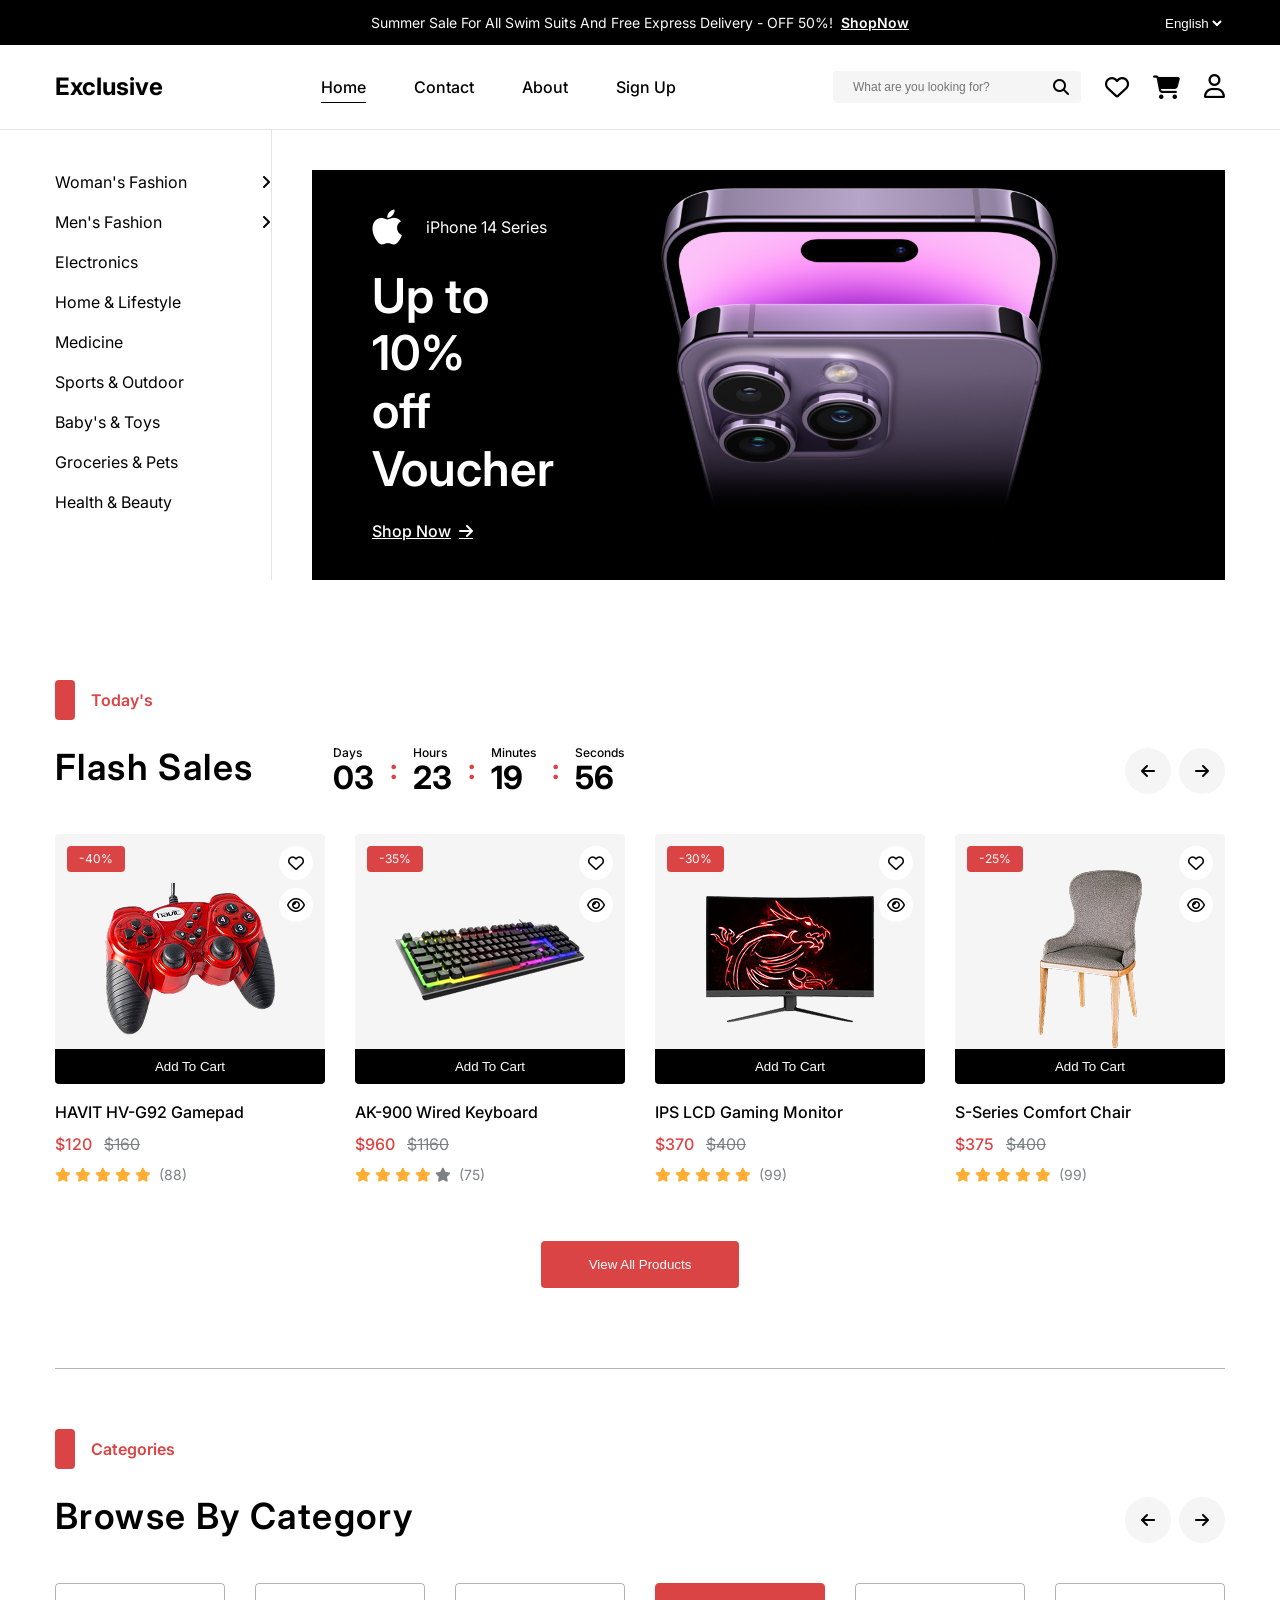
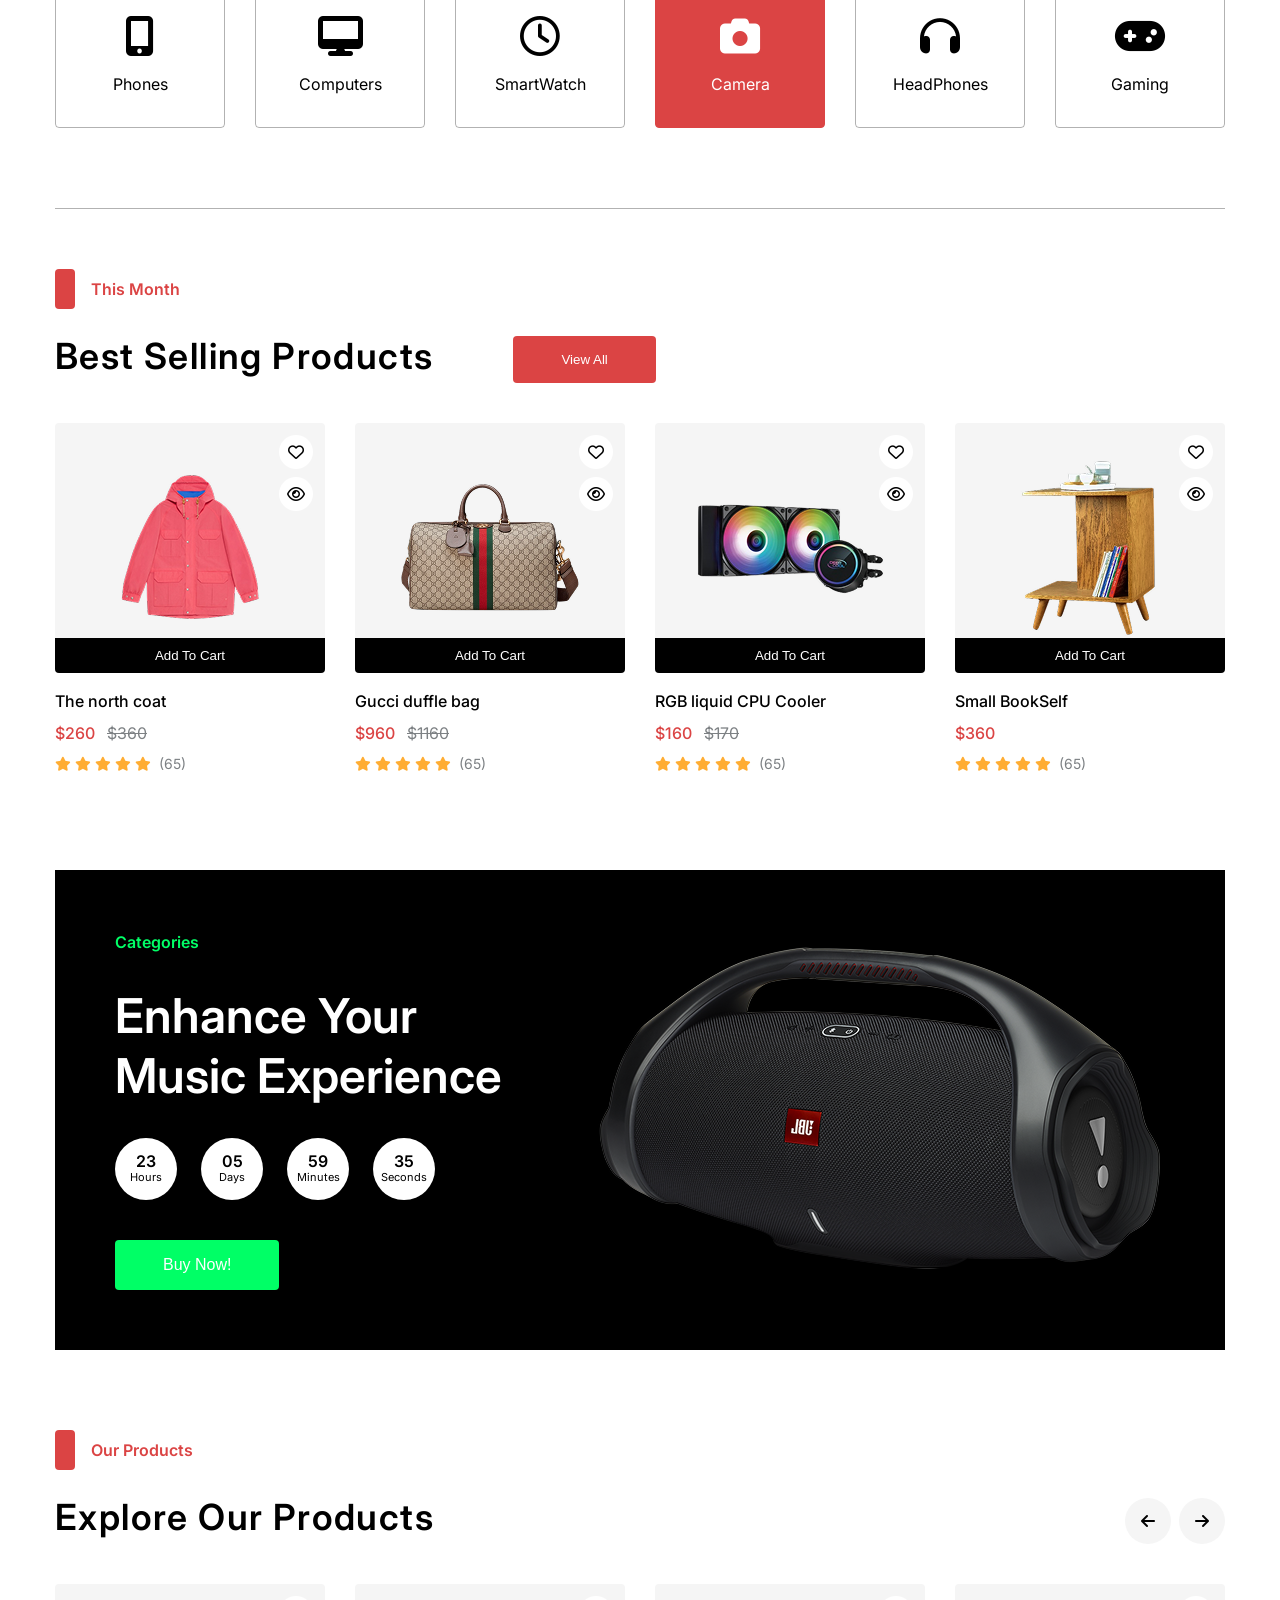
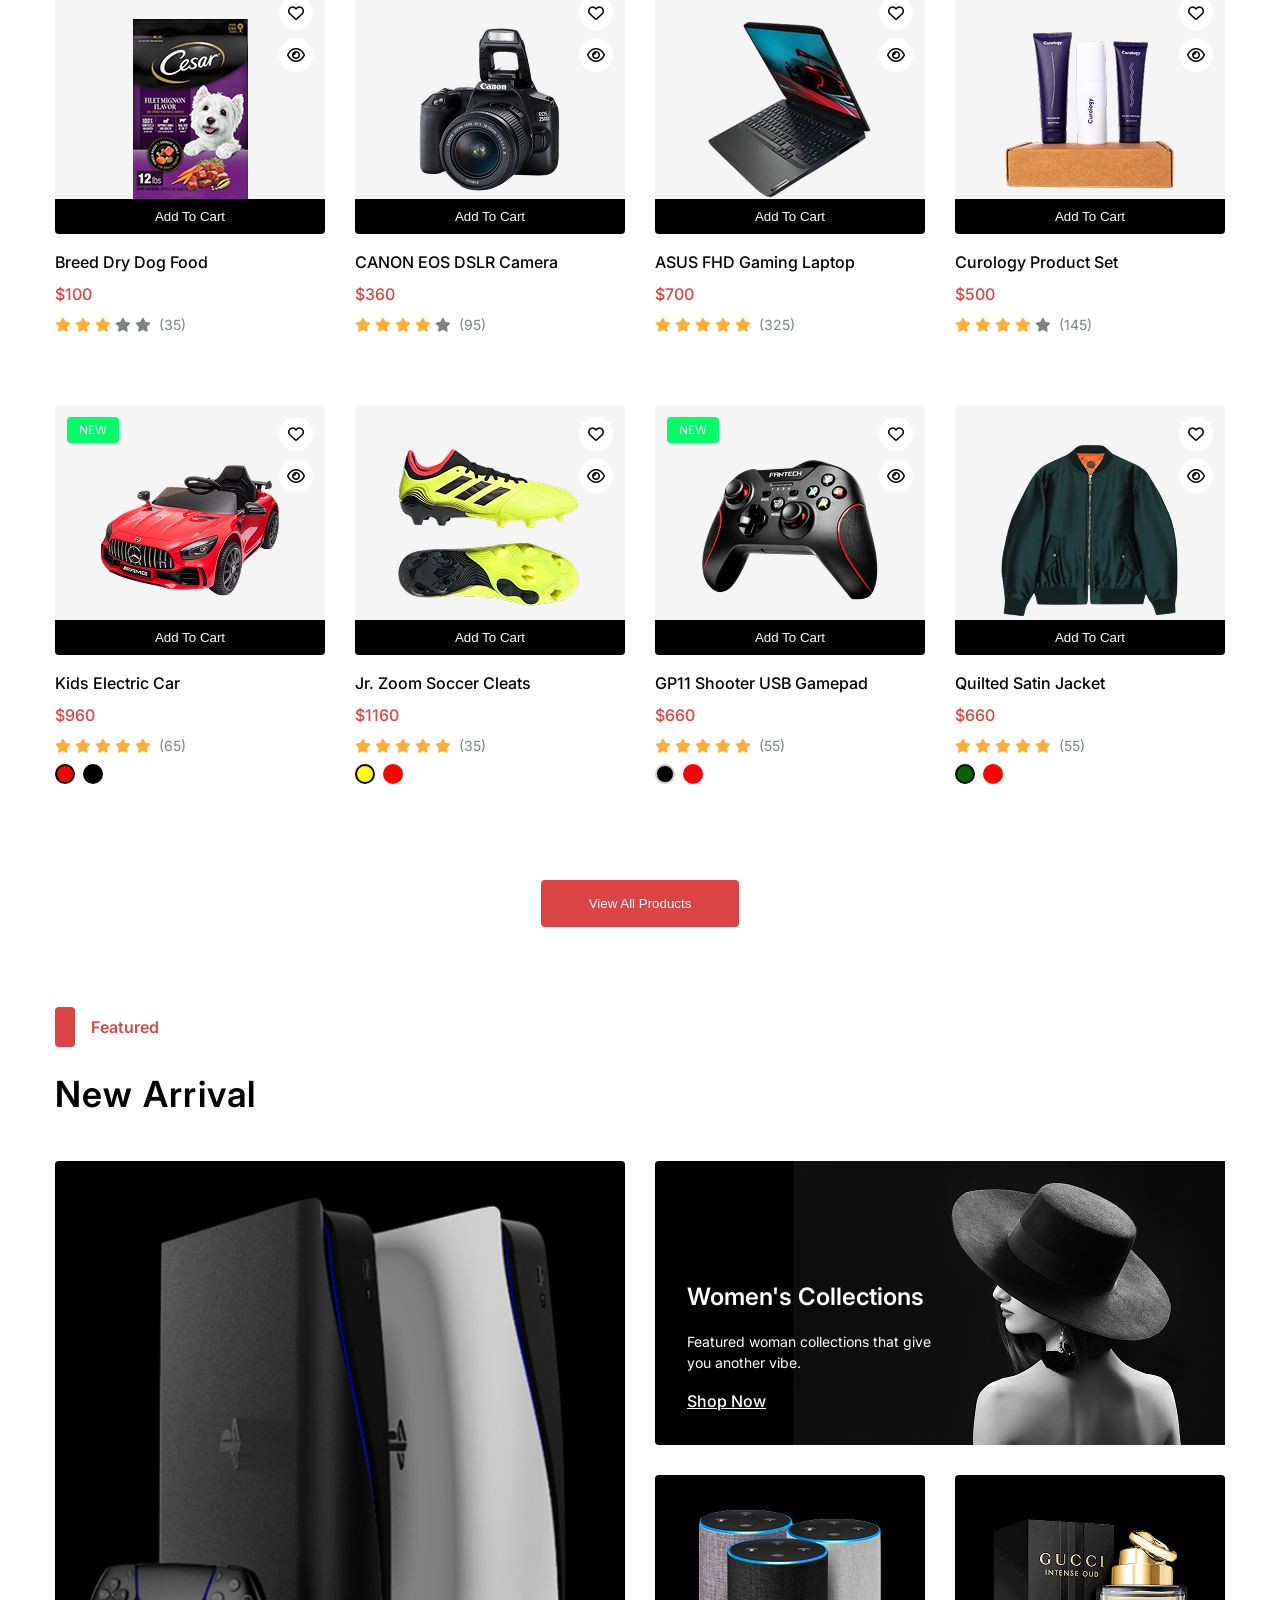
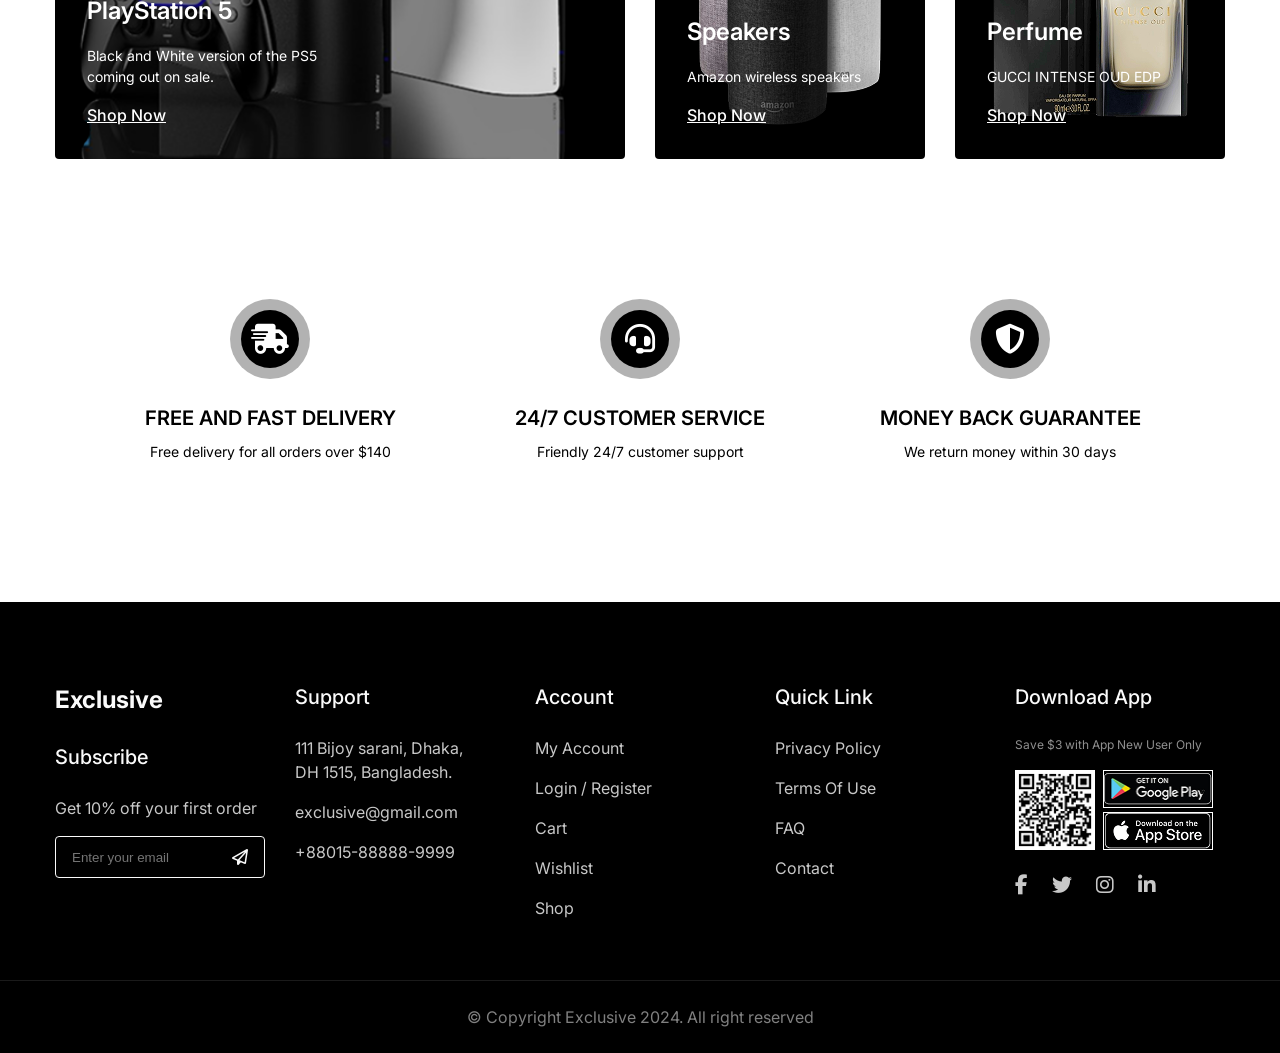
==== commit e831f3e8: "Fix Add To Cart button visibility and Buy Now button wrapping" ====
--- a/pages/index.html
+++ b/pages/index.html
@@ -92,6 +92,7 @@
                             <i class="fa-regular fa-heart" aria-hidden="true"></i>
                             <i class="fa-regular fa-eye" aria-hidden="true"></i>
                         </div>
+                        <button class="add-to-cart-btn">Add To Cart</button>
                     </div>
                     <div class="product-info">
                         <h3 class="product-title">HAVIT HV-G92 Gamepad</h3>
@@ -145,6 +146,7 @@
                             <i class="fa-regular fa-heart" aria-hidden="true"></i>
                             <i class="fa-regular fa-eye" aria-hidden="true"></i>
                         </div>
+                        <button class="add-to-cart-btn">Add To Cart</button>
                     </div>
                     <div class="product-info">
                         <h3 class="product-title">IPS LCD Gaming Monitor</h3>
@@ -171,6 +173,7 @@
                             <i class="fa-regular fa-heart" aria-hidden="true"></i>
                             <i class="fa-regular fa-eye" aria-hidden="true"></i>
                         </div>
+                        <button class="add-to-cart-btn">Add To Cart</button>
                     </div>
                     <div class="product-info">
                         <h3 class="product-title">S-Series Comfort Chair</h3>
@@ -258,6 +261,7 @@
                             <i class="fa-regular fa-heart" aria-hidden="true"></i>
                             <i class="fa-regular fa-eye" aria-hidden="true"></i>
                         </div>
+                        <button class="add-to-cart-btn">Add To Cart</button>
                     </div>
                     <div class="product-info">
                         <h3 class="product-title">The north coat</h3>
@@ -283,6 +287,7 @@
                             <i class="fa-regular fa-heart" aria-hidden="true"></i>
                             <i class="fa-regular fa-eye" aria-hidden="true"></i>
                         </div>
+                        <button class="add-to-cart-btn">Add To Cart</button>
                     </div>
                     <div class="product-info">
                         <h3 class="product-title">Gucci duffle bag</h3>
@@ -308,6 +313,7 @@
                             <i class="fa-regular fa-heart" aria-hidden="true"></i>
                             <i class="fa-regular fa-eye" aria-hidden="true"></i>
                         </div>
+                        <button class="add-to-cart-btn">Add To Cart</button>
                     </div>
                     <div class="product-info">
                         <h3 class="product-title">RGB liquid CPU Cooler</h3>
@@ -333,6 +339,7 @@
                             <i class="fa-regular fa-heart" aria-hidden="true"></i>
                             <i class="fa-regular fa-eye" aria-hidden="true"></i>
                         </div>
+                        <button class="add-to-cart-btn">Add To Cart</button>
                     </div>
                     <div class="product-info">
                         <h3 class="product-title">Small BookSelf</h3>
@@ -391,6 +398,7 @@
                             <i class="fa-regular fa-heart" aria-hidden="true"></i>
                             <i class="fa-regular fa-eye" aria-hidden="true"></i>
                         </div>
+                        <button class="add-to-cart-btn">Add To Cart</button>
                     </div>
                     <div class="product-info">
                         <h3 class="product-title">Breed Dry Dog Food</h3>
@@ -440,6 +448,7 @@
                             <i class="fa-regular fa-heart" aria-hidden="true"></i>
                             <i class="fa-regular fa-eye" aria-hidden="true"></i>
                         </div>
+                        <button class="add-to-cart-btn">Add To Cart</button>
                     </div>
                     <div class="product-info">
                         <h3 class="product-title">ASUS FHD Gaming Laptop</h3>
@@ -464,6 +473,7 @@
                             <i class="fa-regular fa-heart" aria-hidden="true"></i>
                             <i class="fa-regular fa-eye" aria-hidden="true"></i>
                         </div>
+                        <button class="add-to-cart-btn">Add To Cart</button>
                     </div>
                     <div class="product-info">
                         <h3 class="product-title">Curology Product Set</h3>
@@ -489,6 +499,7 @@
                             <i class="fa-regular fa-heart" aria-hidden="true"></i>
                             <i class="fa-regular fa-eye" aria-hidden="true"></i>
                         </div>
+                        <button class="add-to-cart-btn">Add To Cart</button>
                     </div>
                     <div class="product-info">
                         <h3 class="product-title">Kids Electric Car</h3>
@@ -517,6 +528,7 @@
                             <i class="fa-regular fa-heart" aria-hidden="true"></i>
                             <i class="fa-regular fa-eye" aria-hidden="true"></i>
                         </div>
+                        <button class="add-to-cart-btn">Add To Cart</button>
                     </div>
                     <div class="product-info">
                         <h3 class="product-title">Jr. Zoom Soccer Cleats</h3>
@@ -547,6 +559,7 @@
                             <i class="fa-regular fa-heart" aria-hidden="true"></i>
                             <i class="fa-regular fa-eye" aria-hidden="true"></i>
                         </div>
+                        <button class="add-to-cart-btn">Add To Cart</button>
                     </div>
                     <div class="product-info">
                         <h3 class="product-title">GP11 Shooter USB Gamepad</h3>
@@ -576,6 +589,7 @@
                             <i class="fa-regular fa-heart" aria-hidden="true"></i>
                             <i class="fa-regular fa-eye" aria-hidden="true"></i>
                         </div>
+                        <button class="add-to-cart-btn">Add To Cart</button>
                     </div>
                     <div class="product-info">
                         <h3 class="product-title">Quilted Satin Jacket</h3>
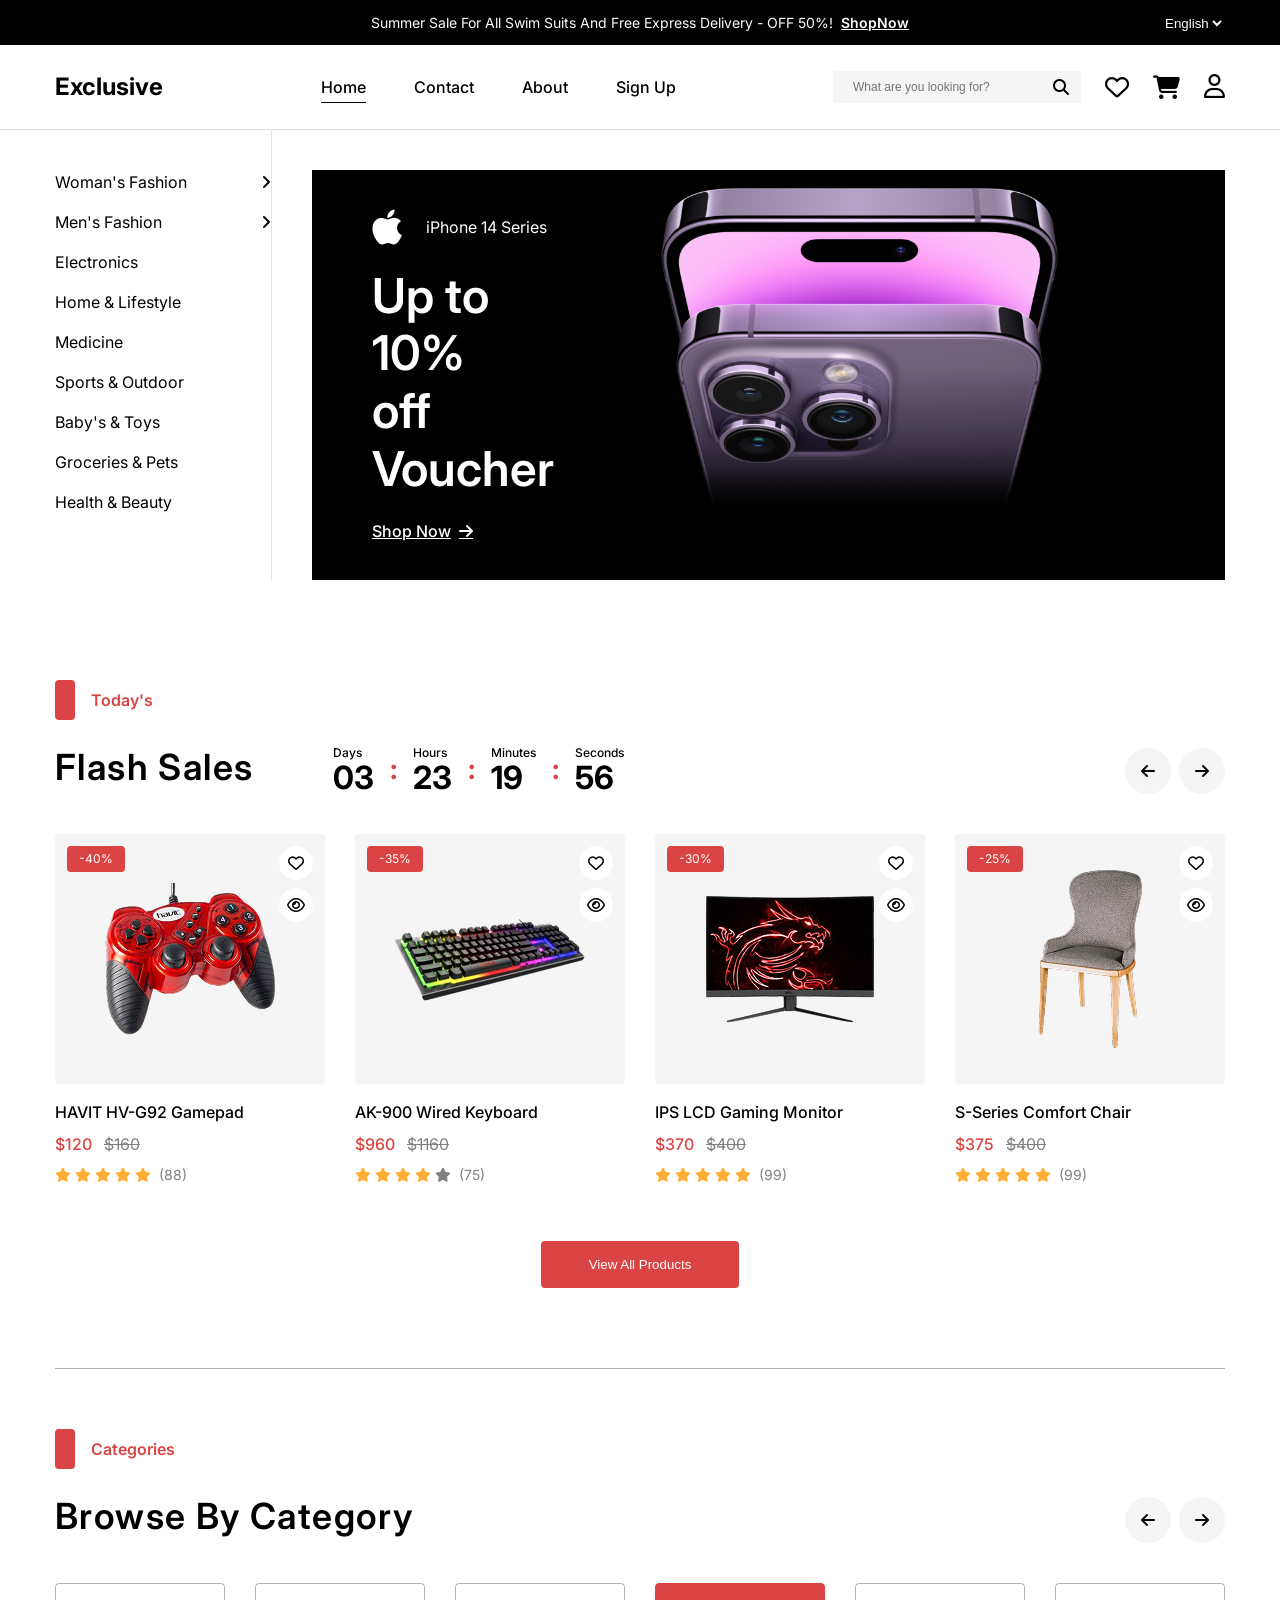
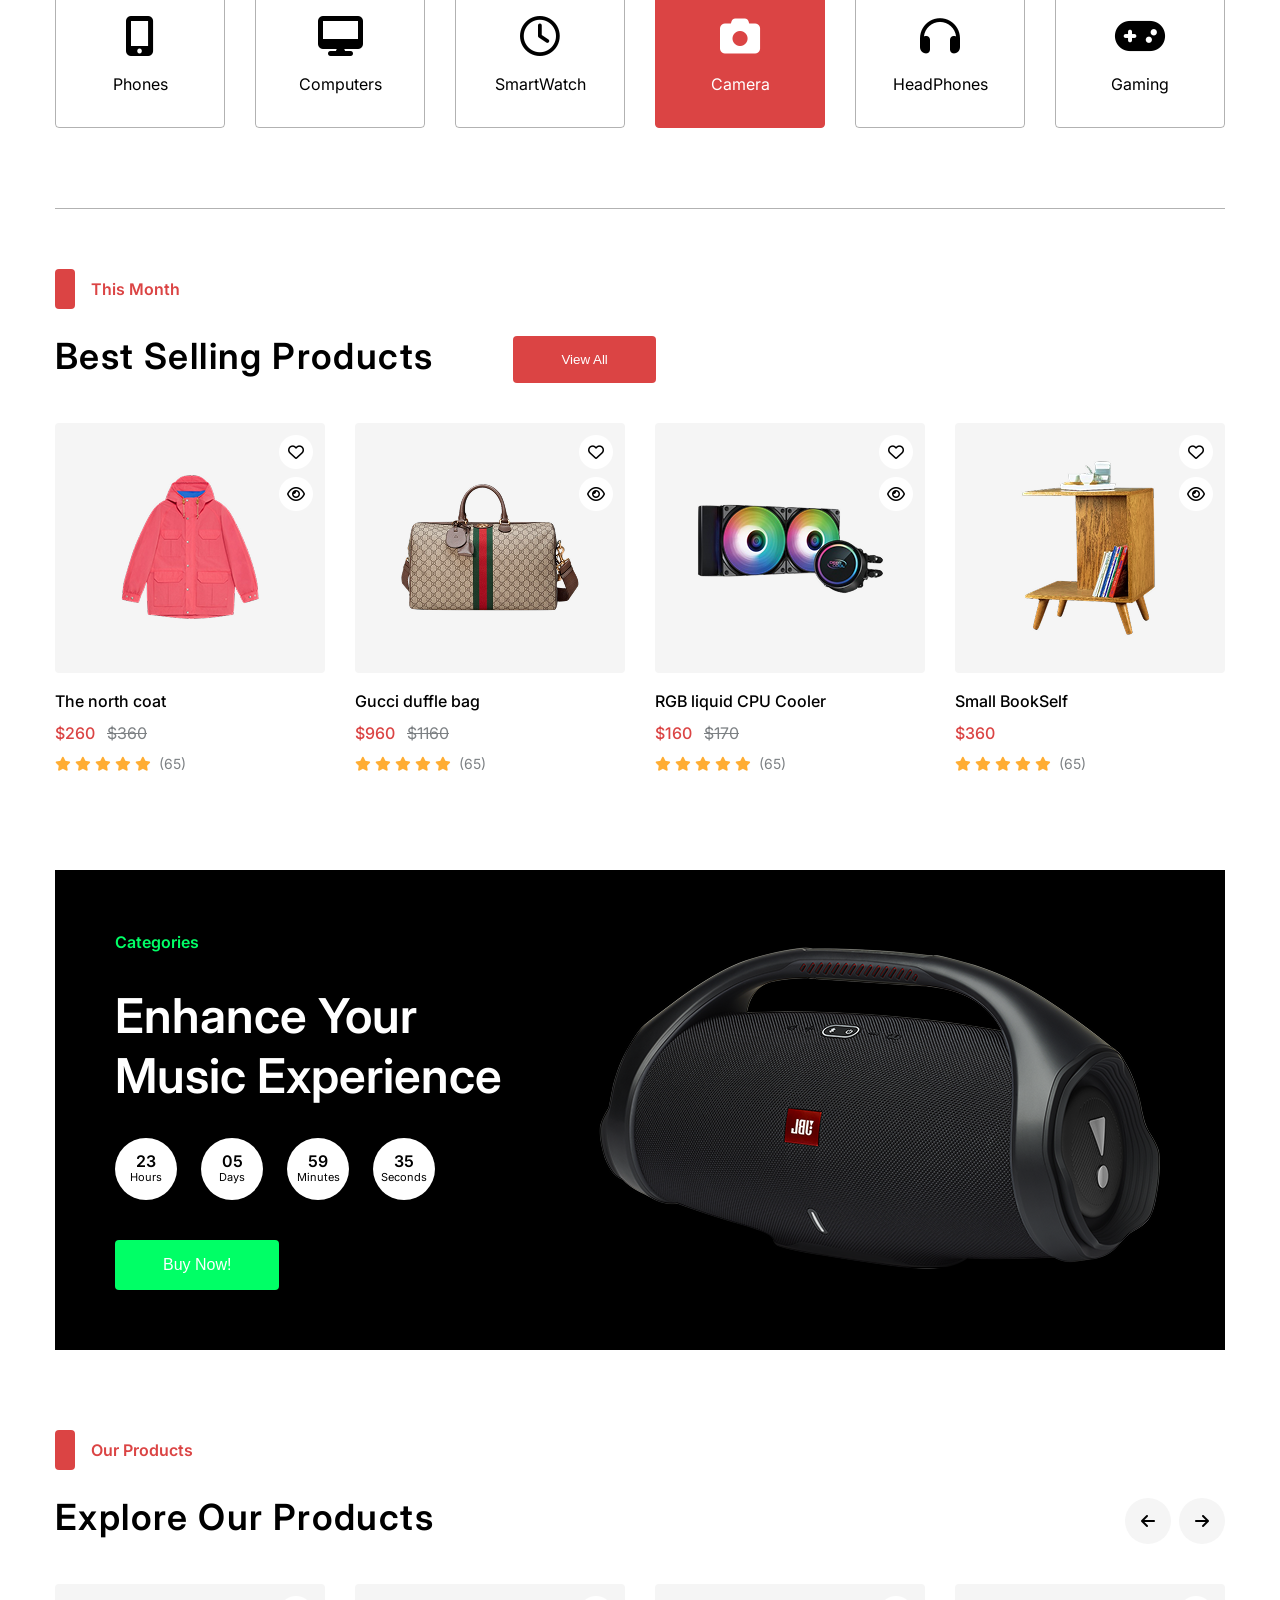
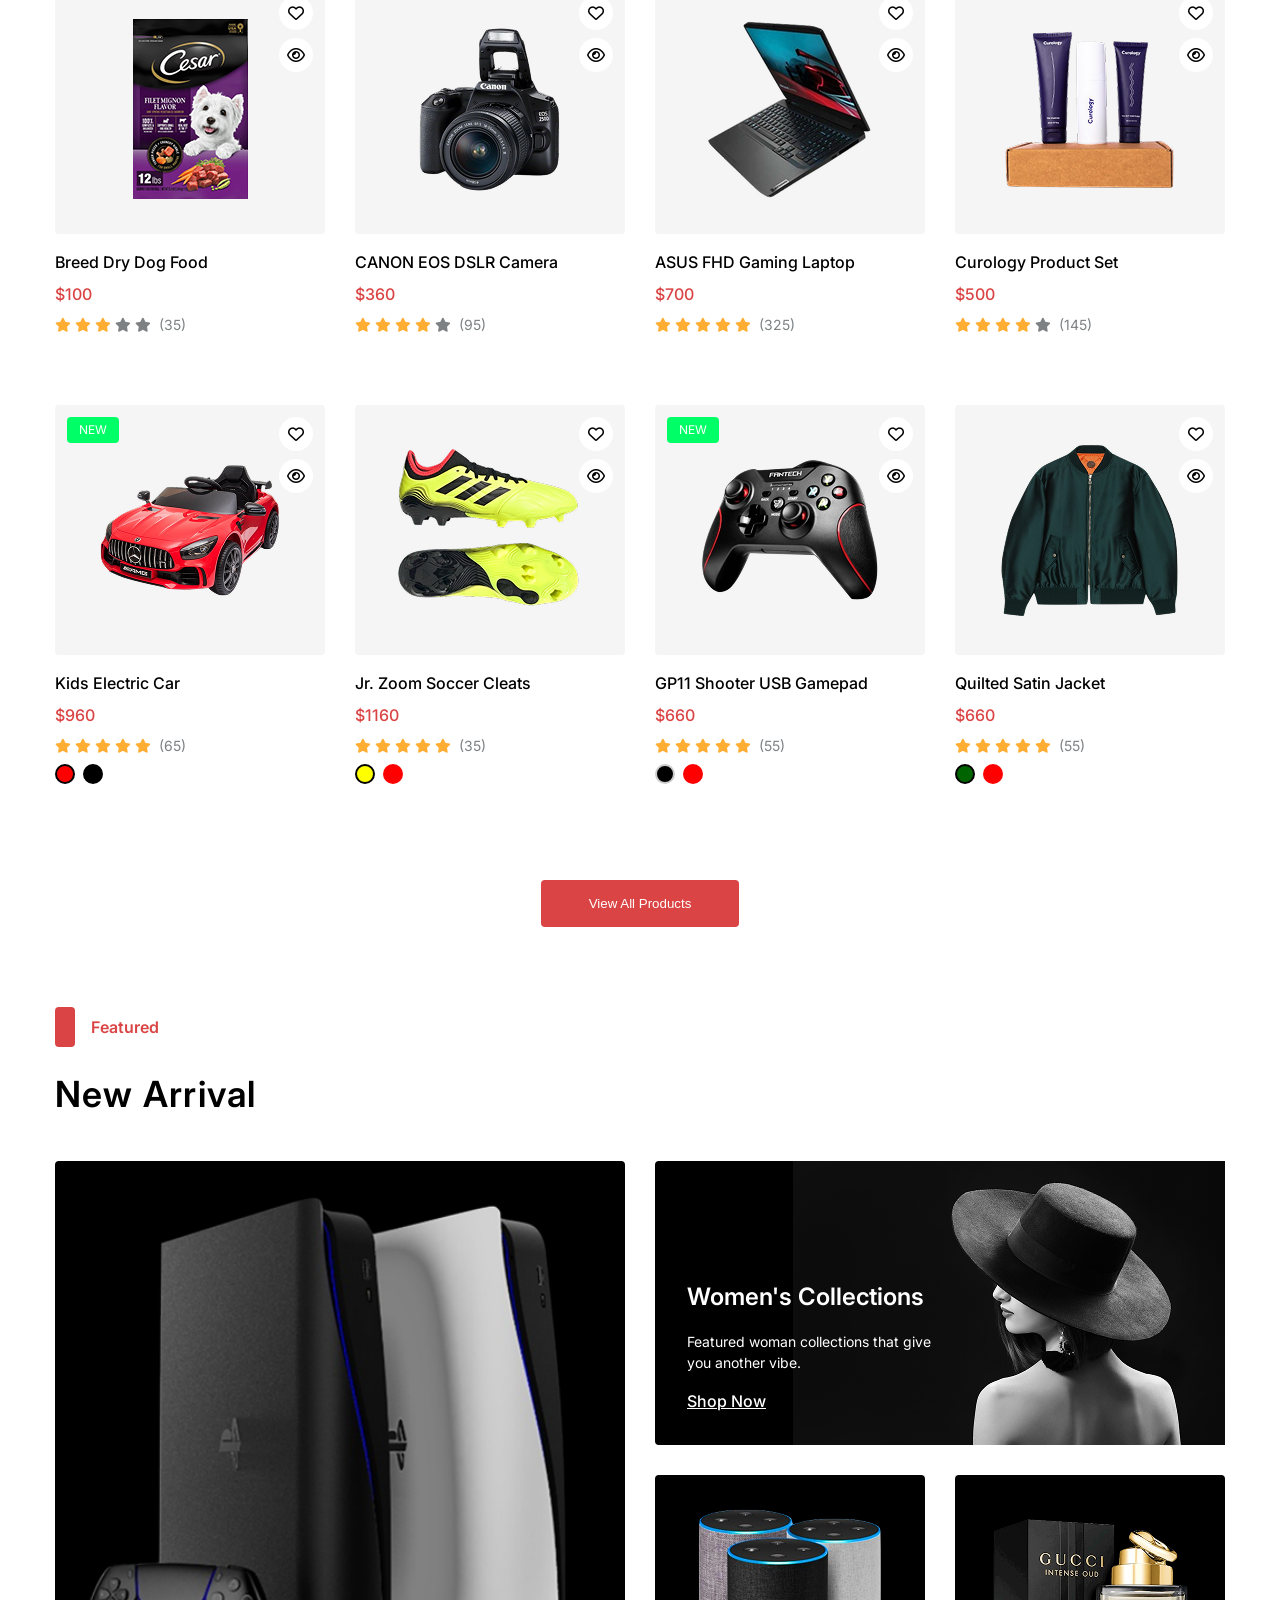
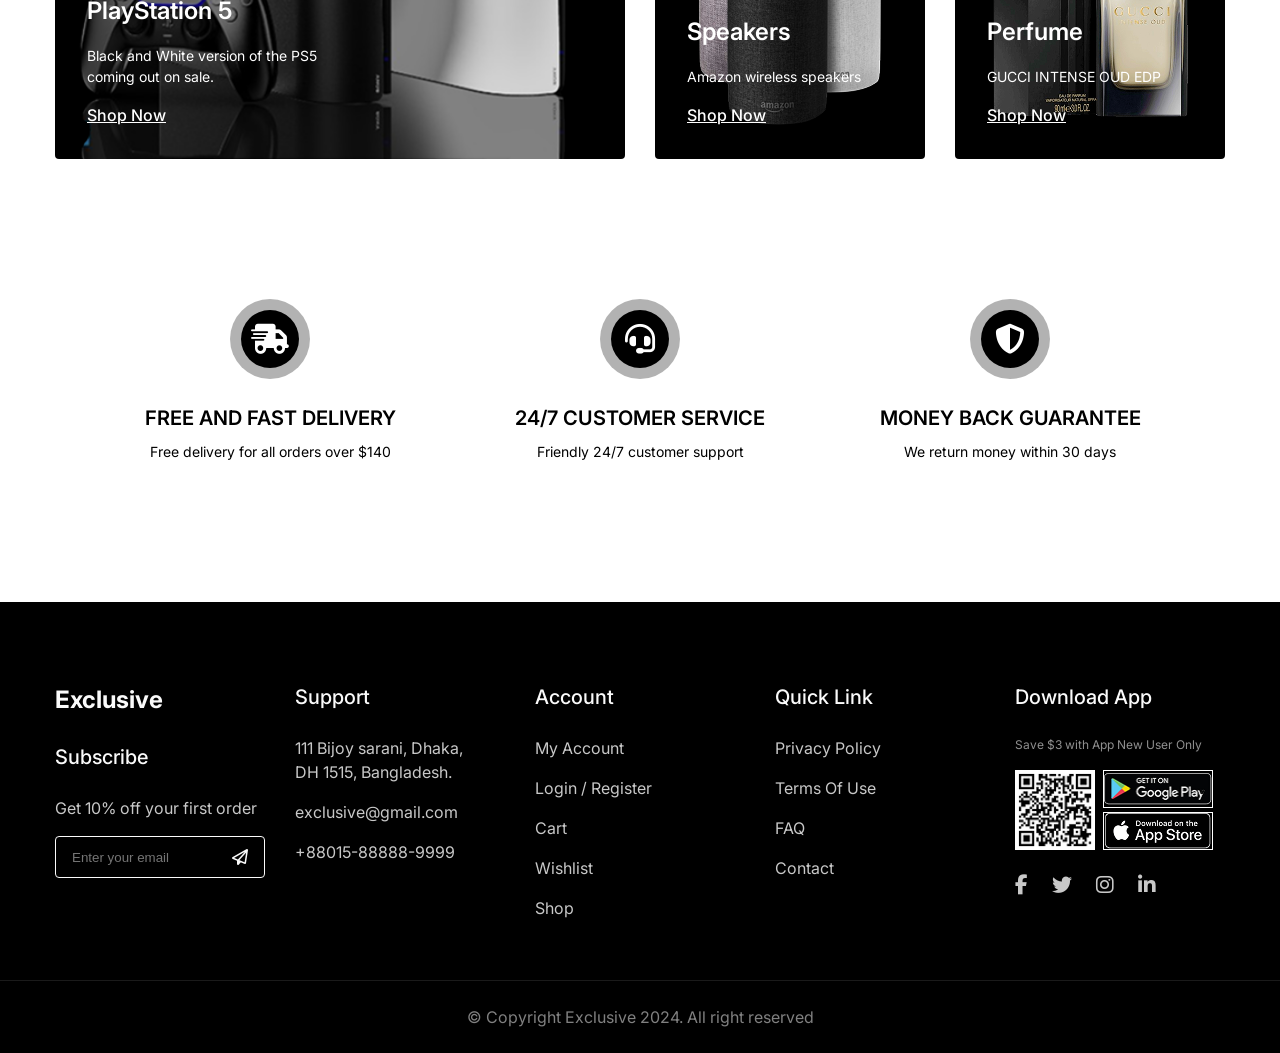
==== commit cccc2d3b: "Refactor main.js into smaller modules (global, cart, checkout, auth) and update HTML files" ====
--- a/pages/index.html
+++ b/pages/index.html
@@ -691,7 +691,7 @@
     </main>
 
     <div id="site-footer"></div>
-    <script src="../assets/main.js"></script>
+    <script src="../assets/global.js"></script>
 </body>
 </html>
 
--- a/css/home.css
+++ b/css/home.css
@@ -241,6 +241,12 @@
   padding: 10px;
   font-weight: 500;
   cursor: pointer;
+  opacity: 0;
+  transition: opacity 0.3s;
+}
+
+.product-image-wrap:hover .add-to-cart-btn {
+  opacity: 1;
 }
 
 .product-title {
